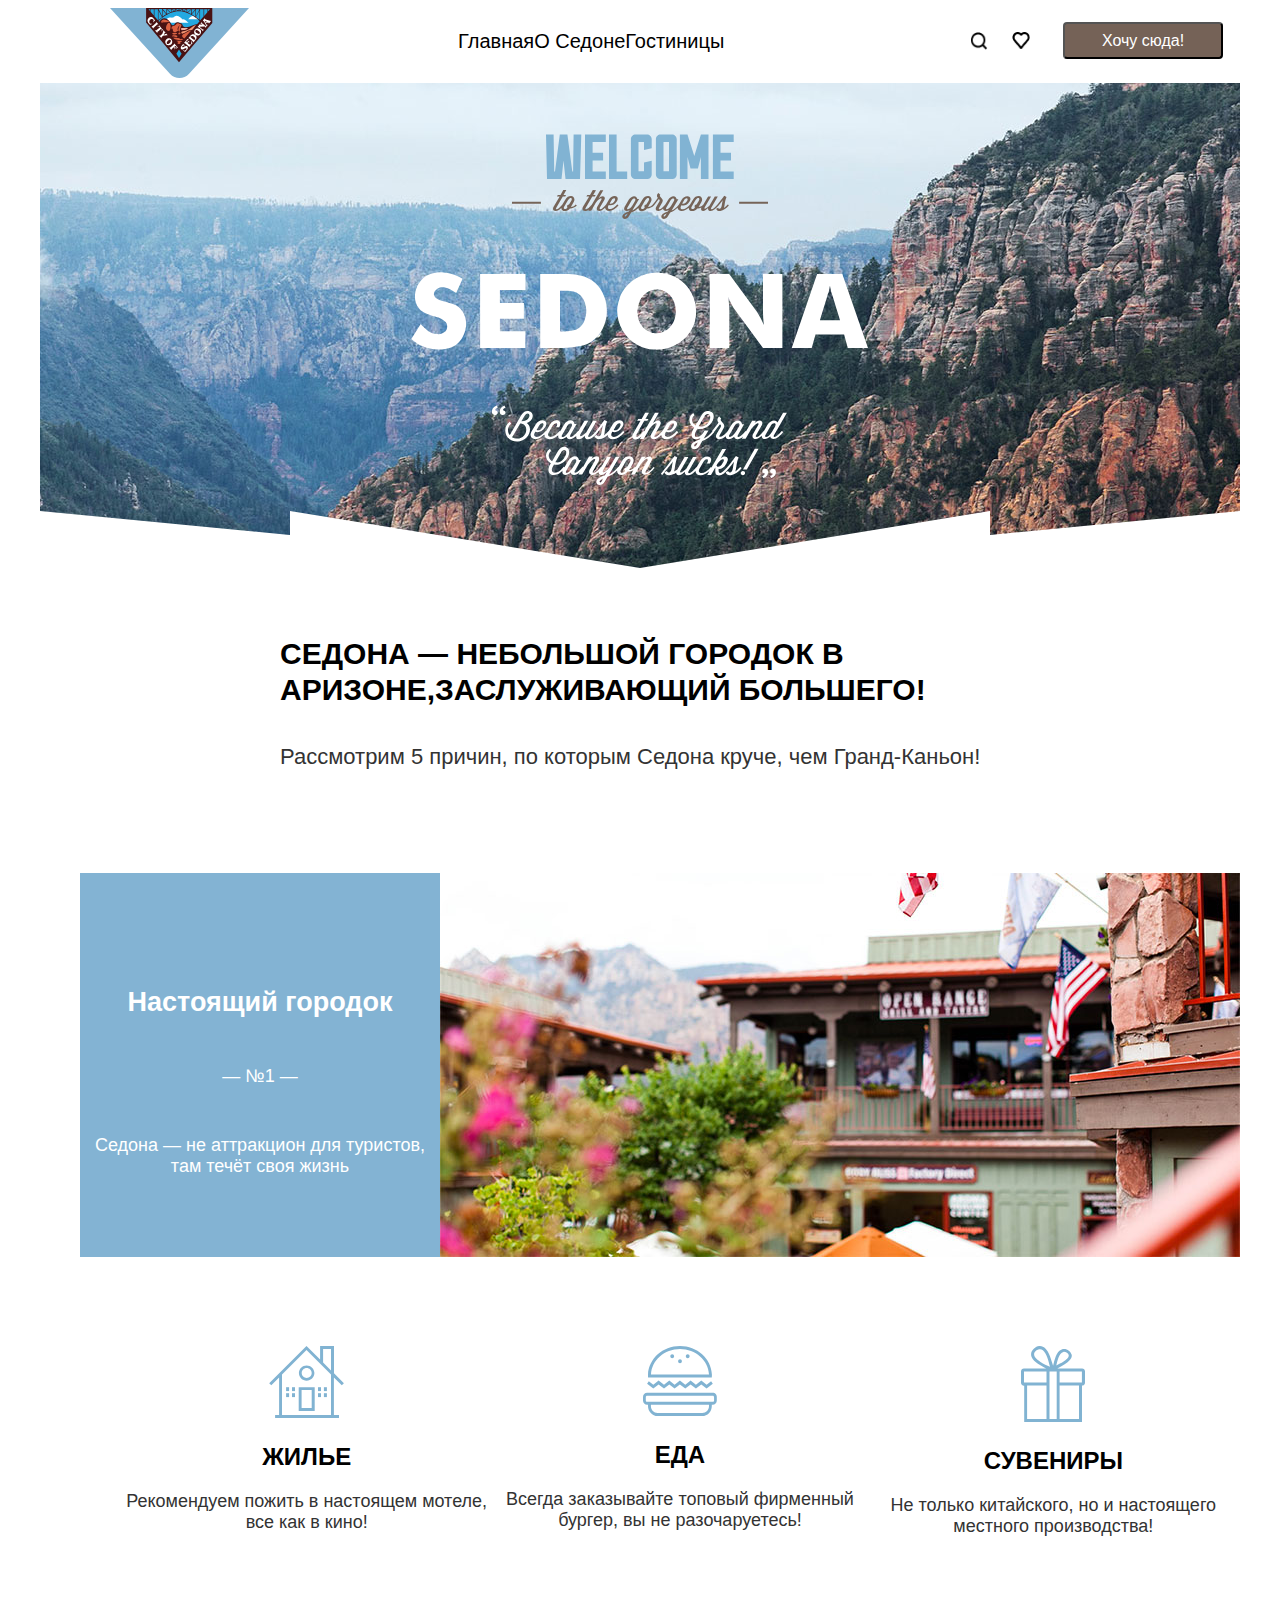
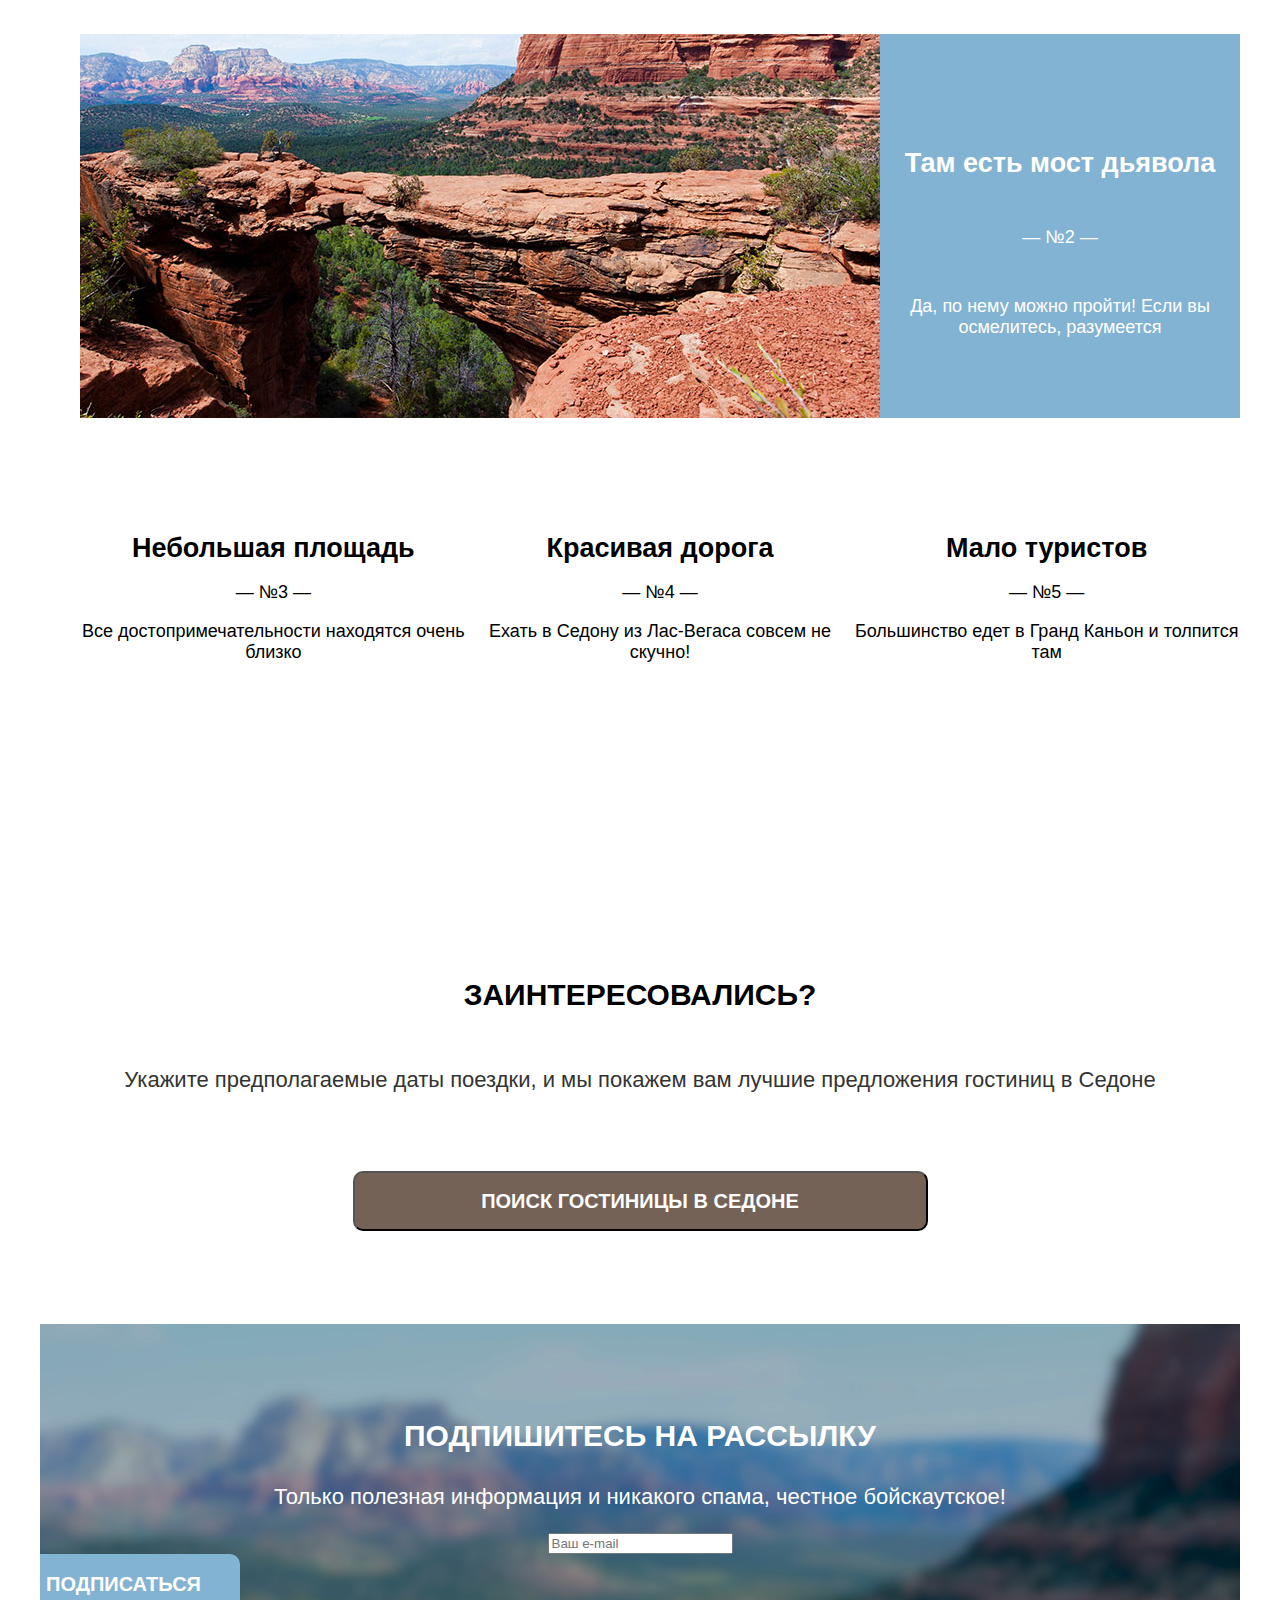
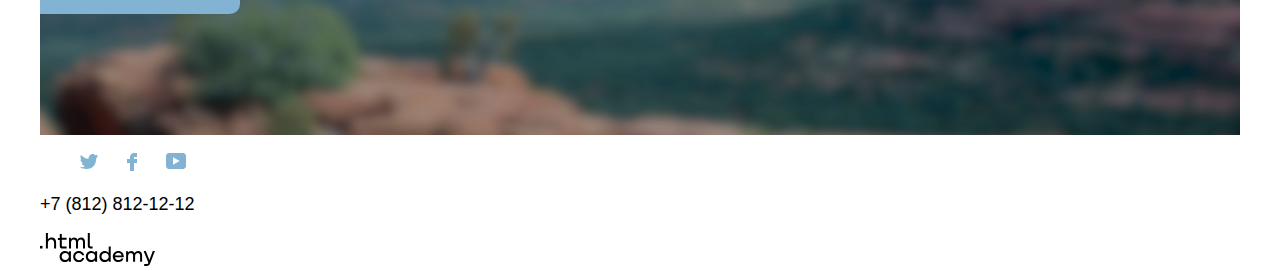
==== 2/index.html @ 9b75cfd2 ":heavy_check_mark: Сборка #2" ====
<!DOCTYPE html>
<html lang="ru">

<head>
  <meta charset="utf-8">
  <title>HTML Academy: Седона</title>
  <link rel= "stylesheet" href="css/styles.css">
  <base href="https://htmlacademy-htmlcss.github.io/1814593-sedona-33/2/">
</head>

<body>
  <header class="page-header">
    <div class="page-header__container container">
      <a class="page-header__link" href="#">
        <img class="page-header__logo" src="image/logo.svg" alt="Логотип Sedona" width="139" height="70">
      </a>
      <nav class="page-header__navigation navigation">
        <ul class="navigation__list">
          <li class="navigation__item">
            <a class="navigation__link" href="#">Главная</a>
          </li>
          <li class="navigation__item">
            <a class="navigation__link" href="#">О Седоне</a>
          </li>
          <li class="navigation__item">
            <a class="navigation__link" href="#">Гостиницы</a>
          </li>
        </ul>
      </nav>
      <div class="page-header__user-nav user-nav">
        <ul class="user-nav__list">
          <li class="user-nav__item">
            <input class="user-nav__search" type="image" src="image/search.png" alt="Поиск" width="18,05" height="18,1">
          </li>
          <li class="user-nav__item">
            <input class="user-nav__heart" type="image" src="image/heart.png" alt="Сердце" width="18,05" height="17">
          </li>
          <li class="user-nav__item">
            <button class="user-nav__button">Хочу сюда!</button>
          </li>
        </ul>
      </div>
    </div>
  </header>
  <main class="page-main">
      <section class="page-main__caption caption">
        <div class="page-main__container container">
            <svg class="caption__picture-title" width="458" height="352" viewBox="0 0 458 352" fill="none"
          xmlns="http://www.w3.org/2000/svg">
            <path
            d="M152.3 56.1L149.5 61H146.8L145.9 62.4H148.7L142.6 72.8C141.3 75 142.2 77 144.7 77C146.5 77 148.4 75.7 150.3 73.9C150.3 77.7 155.6 78.4 158.9 74.4H159.6C161.4 74.4 164.2 73.3 165.8 71.5C165.6 71.1 165.1 70.6 164.7 70.5L164.5 70.7C163.1 72.2 161.5 72.9 159.9 72.9L162.7 68.1C164.5 65 162.8 62 160 62C157.7 62 155.9 62.9 154.1 65.9L152.6 68.5L151.4 70.6L151.2 70.8C149 73.3 146.9 75.3 145.6 75.3C144.9 75.3 144.6 74.8 145.3 73.7L151.8 62.5H154.3L155 61H152.5L155.3 56.1H152.3ZM159.8 63.9C160.8 64 161.2 65.2 160.2 66.9L158 70.6H157.9C156.9 70.6 156.1 71.4 156.1 72.4C156.1 72.8 156.2 73.1 156.4 73.4V73.5C155 75.9 151.5 75.5 153.3 72.4L155.6 68.5L157.1 66.1C158 64.5 159.1 63.9 159.8 63.9ZM181.8 56.1L179 61H176.3L175.4 62.4H178.2L172 72.8C170.7 75 171.6 77 174.1 77C175.3 77 176.6 76.4 178 75.4L177.2 76.7H180.2L184.8 68.8C189.4 63 191.5 63.8 190.2 66L186.3 72.7C185 74.9 185.9 76.9 188.4 76.9C190.2 76.9 192.2 75.5 194.1 73.7C194.2 75.6 195.8 76.9 198.2 76.9C201.6 76.9 205 74.3 207.5 71.4C207.3 71 206.8 70.5 206.4 70.4L206.2 70.6C204 73.1 201.2 75.1 199.1 75.1C197.2 75.1 196.1 74 197.5 71.5L197.8 71C199.7 71.8 203.4 71.4 205.7 67.6L206.1 66.9C207.7 64.1 206.2 62.1 203.7 62.1C201.3 62.1 199.3 63.4 198 65.5L195.1 70.5L194.9 70.7C192.7 73.2 190.6 75.2 189.3 75.2C188.6 75.2 188.3 74.7 188.9 73.6L193.3 66.1C194.6 63.8 193.4 62.2 191.7 62.2C190.4 62.2 189 62.9 187.5 64.5L192.3 56.2H189.3L180.9 70.6L180.7 70.8C178.5 73.3 176.4 75.3 175.1 75.3C174.4 75.3 174.1 74.8 174.8 73.7L181.3 62.5H183.8L184.7 61.1H182.2L185 56.2L181.8 56.1ZM203.1 64.3C204.1 64.2 204.6 65.2 203.6 66.9L203.2 67.6C201.8 70 199.8 70 198.7 69.6L200.6 66.2C201.3 65 202.3 64.4 203.1 64.3ZM247.4 58.9C245.7 60.4 245.5 62.1 246.6 63.5L246.9 63.8C245.6 65.7 243.8 68.2 241.8 70.5L241.6 70.7C240.2 72.2 238.6 72.9 237 72.9L239.8 68.1C241.6 65 239.9 62 237.1 62C234.8 62 233 62.9 231.2 65.9L229.7 68.5L228.5 70.6L228.3 70.8C225.8 73.6 223.7 75.5 221.3 76.5L228.1 65.1H226.3C226.3 63.9 225 62.2 223.1 62.2C221.5 62.2 219.2 63.5 217.9 65.6L213.7 72.8C212.4 75 213.3 77 215.8 77C216.6 77 217.7 76.6 218.7 76L217.9 77.4C213.8 78.6 211.3 80.3 211.3 82.5C211.3 85.4 215.7 86 217.9 82.3L220.2 78.4C222.6 77.7 225 76.3 227.4 73.9C227.4 77.7 232.7 78.5 236 74.4H236.7C238.5 74.4 241.3 73.3 242.9 71.5C244.3 69.8 245.5 68.3 247.9 65.1L248.3 65.6C248.7 66.1 248.8 66.7 248.5 67.3L245.3 72.8C244 75 244.9 77 247.4 77C248.9 77 250.6 76 252.2 74.6C252.1 76 253.1 77 254.8 77C255.6 77 256.7 76.6 257.7 76L256.9 77.4C252.8 78.6 250.3 80.3 250.3 82.5C250.3 85.4 254.7 86 256.9 82.3L259.2 78.4C261.7 77.6 264.1 76.2 266.6 73.8C266.7 75.7 268.3 77 270.7 77C273.2 77 275.6 75.6 277.7 73.8C277.6 77.7 283 78.5 286.3 74.4H287C287.9 74.4 289.2 74.1 290.4 73.5C289.6 75.6 290.3 77 292.1 77C293.8 77 295.6 75.5 297.1 74.1C296.8 75.7 297.8 77 299.7 77C302.2 77 305.1 74.4 307.6 71.5C309.3 69.5 310.8 67.5 311.9 66.1C310.7 69.2 311.3 74.8 308.5 74.8C307.5 74.8 307.1 73.7 307.1 73.7L305.2 74.7C305.2 74.7 305.8 77.1 308.5 77.1C308.8 77.1 309.1 77.1 309.3 77H309.4C312.5 76.6 315.5 74.2 317.8 71.6C317.6 71.1 317.1 70.7 316.7 70.6L316.5 70.8C315.4 72 314.2 73.1 312.9 74C313.9 71.2 313.7 66.8 315.5 63L313.2 61.8C312 63.5 309.2 67.4 306.5 70.5L306.3 70.7C304.1 73.2 302 75.2 300.7 75.2C300 75.2 299.7 74.7 300.4 73.6L306.8 62.4H303.8L298.4 71.7C296.1 73.8 294.3 74.9 293.8 74.7C293 74.4 293.8 73.3 294.2 72.6L300.1 62.4H297.1L292.4 70.5L292.2 70.7C290.8 72.2 289.2 72.9 287.6 72.9L290.4 68.1C292.2 65 290.5 62 287.7 62C285.4 62 283.6 62.9 281.8 65.9L280.3 68.5L279.1 70.6L278.9 70.8C276.7 73.3 273.9 75.3 271.8 75.3C269.9 75.3 268.8 74.2 270.2 71.7L270.5 71.2C272.4 72 276.1 71.6 278.4 67.8L278.8 67.1C280.4 64.3 278.9 62.3 276.4 62.3C274 62.3 272 63.6 270.7 65.7L267.8 70.7L267.6 70.9C265.1 73.7 263 75.6 260.6 76.6L267.4 65.2H265.6C265.6 64 264.3 62.3 262.4 62.3C260.8 62.3 258.5 63.6 257.2 65.7L254.3 70.6L254.1 70.8C251.9 73.3 249.8 75.3 248.5 75.3C247.8 75.3 247.5 74.8 248.2 73.7L251.2 68.5C252.2 66.7 251.8 65.6 250.8 64.5L249.1 62.5C248.7 62 248.7 61.4 249.3 60.8L247.4 58.9ZM237.1 63.9C238.1 64 238.6 65.2 237.5 66.9L235.3 70.6H235.2C234.2 70.6 233.4 71.4 233.4 72.4C233.4 72.8 233.5 73.1 233.7 73.4V73.5C232.3 75.9 228.8 75.5 230.6 72.4L232.9 68.5L234.4 66.1C235.3 64.5 236.3 63.9 237.1 63.9ZM287.3 63.9C288.3 64 288.8 65.2 287.7 66.9L285.5 70.6H285.4C284.4 70.6 283.6 71.4 283.6 72.4C283.6 72.8 283.7 73.1 283.9 73.4V73.5C282.5 75.9 279 75.5 280.8 72.4L283.1 68.5L284.6 66.1C285.4 64.5 286.5 63.9 287.3 63.9ZM275.6 64.3C276.6 64.2 277.1 65.2 276.1 66.9L275.7 67.6C274.2 70 272.3 70 271.2 69.6L273.1 66.2C273.8 65 274.8 64.4 275.6 64.3ZM223.2 64.5C224.2 64.5 224.9 65.4 224 66.9L221.7 70.9C219.9 73.8 218 75.2 216.8 75.2C216.1 75.2 215.8 74.7 216.5 73.6L220.7 66.3C221.4 65.1 222.4 64.5 223.2 64.5ZM262.1 64.5C263.1 64.5 263.8 65.4 262.9 66.9L260.6 70.9C258.8 73.8 256.9 75.2 255.7 75.2C255 75.2 254.7 74.7 255.4 73.6L259.6 66.3C260.3 65.1 261.3 64.5 262.1 64.5ZM216.8 79.4L215.4 81.8C214.8 82.9 213.7 82.7 213.7 81.9C213.7 81.2 214.5 80.3 216.8 79.4ZM255.7 79.4L254.3 81.8C253.7 82.9 252.6 82.7 252.6 81.9C252.7 81.2 253.4 80.3 255.7 79.4ZM101 67.8H129.9V69.7H101V67.8ZM328.1 67.8H357V69.7H328.1V67.8Z"
            fill="#766458" />
            <path
            d="M322.7 37.4V45.1H301.9V0.400002H322.7V8H309.5V18.8H320V26.5H309.5V37.4H322.7ZM289.9 0.400002H297.5V45.1H289.9V23.1L286.9 34.5H279.5L276.5 23.1V45.1H268.9V0.400002H276.5L283.3 22L289.9 0.400002ZM258 8H252.5V37.3H258V8ZM261 0.400002C263.5 0.400002 265.7 2.5 265.7 5.1V40.4C265.7 43 263.5 45.1 261 45.1H249.6C247 45.1 244.9 42.9 244.9 40.4V5.1C244.9 2.5 247 0.400002 249.6 0.400002H261ZM233 28.6L240.7 26.8V40.4C240.7 43 238.5 45.1 236 45.1H224.6C222 45.1 219.9 42.9 219.9 40.4V5.1C219.9 2.5 222 0.400002 224.6 0.400002H236C238.5 0.400002 240.7 2.5 240.7 5.1V14.2L233 16V8H227.5V37.3H233V28.6ZM216.2 37.4V45.1H198V0.400002H205.6V37.4H216.2ZM194.8 37.4V45.1H174V0.400002H194.8V8H181.6V18.8H192.1V26.5H181.6V37.4H194.8ZM162.6 0.400002H170.3L169 45.1H154.5L152.5 26.6L150.5 45.1H136L135 0.400002H142.6L143.2 37.4H144L148.8 0.400002H156.4L161.3 37.4H162.1L162.6 0.400002Z"
            fill="#81B3D3" />
            <path
            d="M380.7 213.9L406.1 139.9H431.3L457 213.9H436.8L433.1 200.5H404.5L400.7 213.9H380.7ZM416.4 161.8L408.9 186.3H429L421.5 161.8C421.1 160.6 420.7 159.4 420.3 158.2C420 156.9 419.7 155.7 419.5 154.4C419.3 153.9 419.2 153.5 419.2 153.1C419.1 152.6 419 152.2 419 151.8C418.9 152.2 418.8 152.6 418.7 153.1C418.6 153.5 418.5 153.9 418.5 154.4C418.4 154.6 418.4 154.7 418.4 154.9C418.4 155 418.4 155.1 418.3 155.2C418.1 156.3 417.8 157.5 417.5 158.6C417 159.6 416.7 160.7 416.4 161.8ZM298.7 213.9V139.9H318.2L346.1 177.9C346.8 179 347.5 180.2 348.1 181.4C348.8 182.6 349.5 183.8 350.1 185L351.5 188C352 189 352.4 190 352.9 190.9C352.8 190.1 352.7 189.3 352.6 188.5C352.5 187.7 352.4 186.9 352.4 186.1C352.2 184.5 352.1 182.9 352.1 181.3C352 179.6 352 178 352 176.3V140H371.4V214H352L323.9 175.8C323.1 174.9 322.4 173.8 321.7 172.5C321 171.2 320.3 169.8 319.7 168.4C319.3 167.4 318.8 166.5 318.3 165.5C317.9 164.6 317.6 163.6 317.1 162.7C317.5 165.1 317.8 167.5 318 170C318.2 172.5 318.3 175 318.3 177.4V213.9H298.7ZM210.7 159C214.3 152.4 219.2 147.4 225.6 143.9C232 140.4 238.6 138.7 245.5 138.7C246.4 138.7 247.4 138.7 248.3 138.8C249.3 138.9 250.3 139 251.2 139C254.1 139.4 256.9 140.1 259.7 141.1C262.6 142.1 265.3 143.4 267.8 145C273.3 148.6 277.6 153.3 280.6 159.3C283.6 165.2 285.1 171.3 285.1 177.8C285.1 178.6 285.1 179.4 285 180.2C285 181 284.9 181.7 284.8 182.5C284.6 184.2 284.3 185.8 283.9 187.4C283.5 189 283 190.5 282.4 192C279.1 199.5 274.1 205.4 267.2 209.5C260.3 213.6 253.1 215.7 245.5 215.7C245 215.7 244.4 215.7 243.9 215.6H242.4C239.7 215.4 237.1 214.9 234.5 214.2C231.9 213.5 229.4 212.5 227.1 211.3C220.6 207.9 215.5 203.1 211.8 196.8C208.1 190.5 206.2 183.9 206.2 177.1C206.2 176.1 206.2 175.1 206.3 174.1C206.4 173.1 206.5 172 206.8 171C207.2 169 207.7 166.9 208.4 165C208.8 162.8 209.7 160.9 210.7 159ZM263.5 185.6C263.7 184.8 263.9 184 264.1 183.2C264.3 182.3 264.5 181.5 264.6 180.6C264.7 180.1 264.7 179.5 264.7 179C264.8 178.5 264.8 178 264.8 177.5C264.8 177 264.8 176.6 264.7 176.1V174.7C264.3 171.4 263.3 168.2 261.7 165.1C260.1 162 257.8 159.6 255 157.9C254.2 157.5 253.5 157.2 252.7 156.9C251.9 156.6 251.2 156.3 250.4 156.1C249.6 155.9 248.9 155.8 248.1 155.8C247.3 155.6 246.6 155.6 245.8 155.6C241.9 155.6 238.2 156.8 234.9 159.3C231.6 161.8 229.2 165.1 227.9 169.2L227.7 169.7V170.2C227.5 170.9 227.3 171.7 227.1 172.4C226.9 173.1 226.8 173.8 226.6 174.6L226.4 176.2V178.6C226.4 178.8 226.4 179.1 226.5 179.4C226.7 183.5 228 187.4 230.2 191.1C232.5 194.7 235.7 197.1 239.7 198.3L241.1 198.8C241.6 198.9 242.1 199 242.6 199L244 199.2H245.4C249.5 199.2 253.2 198 256.4 195.6C259.7 193 262.1 189.7 263.5 185.6ZM181.4 207C177.8 209.5 173.8 211.2 169.6 212.1C165.4 213 161 213.6 156.7 213.8C155.5 213.9 154.2 213.9 153 213.9H129.2V139.9H154.3C155.5 139.9 156.7 139.9 157.9 140C162.1 140.2 166.2 140.8 170.2 141.7C174.3 142.6 178.1 144.4 181.5 146.8C185.8 149.8 189.2 153.8 191.6 158.8C194 163.8 195.4 168.9 195.7 174.1C195.8 174.6 195.8 175 195.8 175.5V178.4C195.6 183.9 194.3 189.2 191.9 194.3C189.5 199.4 185.9 203.7 181.4 207ZM149 197.3C149.2 197.3 149.5 197.3 149.7 197.4H150.5C150.8 197.4 151.1 197.4 151.3 197.5H154.4C155.3 197.4 156.1 197.3 156.8 197.3C158.8 197.1 160.8 196.8 162.7 196.3C164.6 195.8 166.4 194.9 167.9 193.9C170.4 192.1 172.2 189.7 173.4 186.7C174.6 183.6 175.3 180.4 175.3 177.1V176.2C175.3 175.9 175.3 175.6 175.2 175.3C175 172.4 174.3 169.5 173.1 166.8C171.9 164 170.2 161.8 168 160.2C166.4 158.9 164.5 158 162.5 157.5C160.5 157 158.5 156.8 156.5 156.7H149V197.3ZM69.1 213.9V139.9H114.5V156H88.9V169H112.9V184.8H88.9V197.3H114.4V213.9H69.1ZM9.70005 190.1C9.80005 190.2 9.80005 190.3 9.80005 190.3C9.90005 190.3 10 190.3 10 190.4C12.1 192.7 14.5 194.9 17.1 196.9C19.7001 198.8 22.8001 199.9 26.2001 200C26.3001 200 26.4 200 26.4 200.1H26.7001C26.8001 200.1 26.9 200.1 26.9 200.2H28.2001C28.6 200.1 28.9001 200 29.2001 200C30.4001 199.8 31.6 199.3 32.7001 198.6C33.9001 197.9 34.8001 197.1 35.4001 196L35.6 195.5L35.8 195C36 194.5 36.1 194 36.1 193.5C36.2 193 36.2001 192.6 36.2001 192.2C36.2001 190.1 35.3001 188.4 33.4001 187C31.7001 185.6 29.7001 184.4 27.6 183.6C26.8001 183.3 26 183.1 25.2001 182.9C24.5 182.7 23.7001 182.5 23 182.3H22.8C22.7 182.2 22.6 182.2 22.6 182.2C18.8001 181.3 15.2 179.8 11.9 177.8C8.60005 175.7 6.30005 172.7 5.00005 168.9C4.80005 168.1 4.50005 167.3 4.30005 166.5C4.10005 165.6 4.00005 164.7 4.00005 163.8C4.00005 163.7 4.00005 163.4 4.00005 163.2V160.4C4.10005 159.8 4.20005 159.2 4.30005 158.5C4.50005 156.9 4.90005 155.4 5.50005 153.9C6.00005 152.4 6.70005 151 7.60005 149.7C10.1 145.6 13.3 142.7 17.1 140.9C21 139.1 25.2001 138.2 29.4 138.2C30.4 138.2 31.4001 138.3 32.4001 138.4C33.5 138.5 34.6001 138.6 35.7001 138.7C38.5 139.2 41.3001 140 43.9001 141C46.7001 142.1 49.2 143.4 51.6 144.8L45.2001 159.1C43.1001 157.6 40.9 156.2 38.6 155C36.3 153.8 33.8 153.3 31.1 153.3H30.2001C28.4001 153.5 26.8001 154.3 25.2001 155.7C23.7001 157 22.9 158.4 22.9 160V160.7C23 160.9 23.1 161.2 23.2001 161.4C23.4001 161.9 23.6 162.4 24 162.9C24.4 163.4 24.8 163.8 25.3 164.2C26.2 164.9 27.4 165.6 29 166.2C30.6 166.7 32.3 167.3 34.1 167.8C35.6 168.2 37 168.6 38.4001 169C39.8001 169.3 41 169.6 41.9001 169.9C46.2001 171.4 49.5 174 51.7001 177.7C53.9001 181.3 55 185.1 55.1 189.1V189.7C55.1 190.2 55.1 190.6 55 191.1V192.4C54.5 196.4 53.2 200.3 51.1 203.9C49 207.5 46.2 210.3 42.6 212.3C41.3 212.9 39.9001 213.5 38.5 213.9C37.1 214.3 35.7001 214.6 34.3 214.9C33.2001 215.1 32 215.3 30.8 215.4C29.7 215.6 28.6 215.6 27.4 215.6H26C21.4 215.4 16.8 214.4 12.3 212.6C7.80005 210.7 3.80005 208.1 0.300049 204.9L9.70005 190.1ZM351.3 337.2C351.3 336.9 351.4 336.6 351.5 336.3C351.6 336 351.8 335.7 352 335.5C352.2 335.3 352.5 335.1 352.8 334.9C353.1 334.8 353.5 334.7 353.9 334.7C354.4 334.7 354.8 334.8 355.2 335C355.6 335.2 356 335.4 356.3 335.7C356.5 336 356.7 336.3 356.9 336.7C357 337.1 357.1 337.5 357.1 338C357.1 338.9 356.9 339.6 356.6 340.4C356.3 341.1 355.9 341.8 355.3 342.3C355 342.6 354.8 342.8 354.5 343C354.2 343.2 353.9 343.4 353.6 343.5C353.3 343.6 353.1 343.8 352.9 343.9C352.8 344 352.7 344 352.5 344.1L351.1 342.1C351.3 342 351.6 341.9 351.9 341.7C352.2 341.6 352.5 341.4 352.8 341.2C353.1 341 353.3 340.7 353.5 340.4C353.7 340.1 353.8 339.8 353.8 339.4C353.2 339.4 352.6 339.2 352.1 338.8C351.5 338.5 351.3 338 351.3 337.2ZM359.1 337.2C359.1 336.9 359.2 336.6 359.3 336.3C359.4 336 359.6 335.7 359.8 335.5C360 335.3 360.3 335.1 360.6 334.9C360.9 334.8 361.3 334.7 361.7 334.7C362.2 334.7 362.6 334.8 363 335C363.4 335.2 363.8 335.4 364.1 335.7C364.3 336 364.5 336.3 364.7 336.7C364.8 337.1 364.9 337.5 364.9 338C364.9 338.8 364.8 339.6 364.4 340.4C364.1 341.1 363.7 341.8 363.1 342.3C362.8 342.6 362.6 342.8 362.3 343C362 343.2 361.7 343.4 361.4 343.5C361.1 343.6 360.9 343.8 360.7 343.9C360.6 344 360.5 344 360.3 344.1L359 342.1C359.2 342 359.5 341.9 359.8 341.7C360.1 341.6 360.4 341.4 360.7 341.2C361 341 361.2 340.7 361.4 340.4C361.6 340.1 361.7 339.8 361.7 339.4C361.1 339.4 360.5 339.2 360 338.8C359.3 338.5 359.1 338 359.1 337.2ZM94.5 278.5C94.5 278.8 94.4 279.1 94.3 279.4C94.2001 279.7 94 280 93.8 280.2C93.3 280.7 92.6 281 91.9 281C91.5 281 91 280.9 90.6 280.7C90.2 280.5 89.8 280.3 89.5 280C89.2 279.7 89 279.3 88.9 279C88.8 278.6 88.7 278.2 88.7 277.7C88.7 276.8 88.9 276.1 89.2 275.3C89.5 274.6 89.9 273.9 90.5 273.4C90.8 273.1 91 272.9 91.3 272.7C91.6001 272.5 91.9 272.3 92.2 272.2C92.5 272.1 92.7001 271.9 92.9 271.8C93.1 271.7 93.2001 271.7 93.3 271.6L94.6 273.6C94.3 273.7 94 273.8 93.8 274C93.5 274.1 93.2001 274.3 92.9 274.5C92.6 274.7 92.4 275 92.2 275.3C92 275.6 91.9 275.9 91.9 276.3C92.6 276.3 93.1 276.5 93.6 276.9C94.3 277.3 94.5 277.8 94.5 278.5ZM86.7 278.5C86.7 279.1 86.5 279.7 86 280.2C85.8 280.4 85.5 280.6 85.2 280.8C84.9 280.9 84.5 281 84.1 281C83.7 281 83.2001 280.9 82.8 280.7C82.4 280.5 82 280.3 81.7 280C81.4 279.7 81.2 279.3 81.1 279C81 278.6 80.9 278.2 80.9 277.7C80.9 276.8 81.1 276.1 81.4 275.3C81.7001 274.6 82.1 273.9 82.7 273.4C82.9 273.2 83.2 272.9 83.5 272.7C83.8 272.5 84.1 272.3 84.4 272.2C84.7001 272.1 84.9 271.9 85.1 271.8C85.3 271.7 85.4 271.7 85.5 271.6L86.8 273.6C86.6001 273.7 86.3 273.8 86 274C85.7 274.1 85.4 274.3 85.1 274.5C84.8 274.7 84.6 275 84.4 275.3C84.2001 275.6 84.1 275.9 84.1 276.3C84.8 276.3 85.3 276.5 85.8 276.9C86.4 277.3 86.7 277.8 86.7 278.5ZM332 335.4H335.8L347.6 314.8H343.8L332 335.4ZM331.9 336.9C330.7 336.9 329.7 337.9 329.7 339.1C329.7 340.3 330.6 341.3 331.9 341.3C333.1 341.3 334.1 340.4 334.1 339.1C334.1 337.8 333.1 336.9 331.9 336.9ZM305.5 331.4L306.6 329.5C311 323.4 313.9 325.1 312.6 327.4L310.8 330.5C309.7 332.4 306.3 333.8 305.5 331.4ZM330.6 334.3C330.4 333.7 329.7 333.1 329.2 333L328.9 333.3C327.6 334.9 326 336.2 324.4 337.4C325.6 333.8 325.3 328.3 327.7 323.4L324.9 321.9C323.3 324 319.9 329 316.5 333L316.2 333.3C313.5 336.5 310.8 339 309.2 339C308.4 339 307.6 338.2 307.6 336.5V334.9C310.3 335.2 313.1 333.5 314.8 330.4L315.8 328.7C319.3 322.7 313.6 320.7 309.7 324.2L315.1 314.9H311.3L300.5 333.6C300.3 333.4 300.1 333.3 299.8 333.1L299.5 333.4C296.8 336.6 293.3 339.1 290.6 339.1C288.3 339.1 286.9 337.6 288.6 334.6L292.5 327.8C294.7 324.1 298.5 324.7 296.3 328.6L295.8 329.5H298.9L299.4 328.6C301.4 325.1 299.5 322.5 296.4 322.5C293.3 322.5 290.9 324.1 289.3 326.9L285.6 333.3C285.5 333.3 285.4 333.2 285.4 333.2L285.1 333.5C282.4 336.7 279.7 339.2 278.1 339.2C277.3 339.2 276.8 338.6 277.7 337.1L285.8 323H282L275.3 334.7C272.4 337.3 270.2 338.8 269.5 338.4C268.6 338 269.5 336.6 270 335.8L277.4 322.9H273.6L266.3 335.6C265.5 336.3 263.9 337 263.1 337.5C264.3 333.9 264 328.4 266.4 323.5L263.6 322C262 324.1 253.3 335.7 249.9 339.7C250.2 340.2 250.8 340.6 251.3 341C253.4 338.5 260.6 329.3 262 327.5C260.5 331.4 261.3 338.5 257.7 338.5C256.4 338.5 255.9 337.1 255.9 337.1L253.5 338.3C253.5 338.3 254.2 341.3 257.6 341.3C258 341.3 258.3 341.3 258.7 341.2H258.8C260.7 340.9 263.4 340.1 265.2 338.8C265.2 340.3 266.1 341.3 267.7 341.3C269.8 341.3 272.1 339.4 273.9 337.7C273.5 339.7 274.7 341.3 277.1 341.3C279.4 341.3 282.1 339.4 284.5 336.9C284.5 339.4 286.5 341.3 289.6 341.3C292.7 341.3 295.7 339.6 298.3 337.3L296.2 341H300L304.3 333.5V336.5C304.3 339.7 304.9 341.4 308 341.4C311.1 341.4 314.7 338.1 317.8 334.4C319.9 331.9 321.8 329.3 323.2 327.5C321.7 331.4 322.5 338.5 318.9 338.5C317.6 338.5 317.1 337.1 317.1 337.1L314.7 338.3C314.7 338.3 315.4 341.3 318.8 341.3C319.2 341.3 319.5 341.3 319.9 341.2H320C324 340.7 327.8 337.6 330.6 334.3ZM216 333.2H215.8C214.6 333.2 213.6 334.2 213.6 335.5C213.6 336 213.7 336.4 214 336.8V336.9C212.2 339.9 207.9 339.4 210.1 335.4L213 330.4L214.8 327.3C217.5 322.8 221.1 324.6 218.8 328.5L216 333.2ZM190.6 347.4C189.8 348.8 188.5 348.6 188.5 347.6C188.5 346.6 189.4 345.5 192.3 344.4L190.6 347.4ZM161.8 333.6C159.5 337.2 157.3 338.9 155.7 338.9C154.9 338.9 154.4 338.3 155.3 336.8L160.6 327.6C162.6 324.1 166.7 325 164.8 328.4L161.8 333.6ZM149.8 318.9C150.9 317 152.2 316.1 153.2 316.1C154.6 316.1 155.3 317 155.3 318.4C155.3 321.9 150.9 329.2 145.1 328.3H144.3L149.8 318.9ZM242.6 333L242.3 333.3C239.6 336.5 236.9 339 235.3 339C234.5 339 234 338.4 234.9 336.9L240.3 327.3C241.9 324.4 240.4 322.4 238.3 322.4C236.7 322.4 235 323.3 233.1 325.2L234.5 322.7H230.7L224.6 333.2C224.4 333.1 224.3 333 224.1 332.9L223.8 333.2C222.1 335.1 220 336 218.1 336L221.7 329.9C224 325.9 221.9 322.2 218.3 322.2C215.4 322.2 213.1 323.4 211 327.1L209.1 330.3L207.5 333.1C207.4 333 207.3 333 207.2 332.9L206.9 333.2C203.8 336.8 201.1 339.1 198.1 340.4L208.5 322.7H204.7L198 334.3C195.1 337 192.8 338.5 192.1 338.2C191.2 337.8 192.1 336.4 192.6 335.6L200 322.7H196.2L190.2 333.1C190.1 333 190 333 189.9 332.9L189.6 333.2C186.9 336.4 184.2 338.9 182.6 338.9C181.8 338.9 181.3 338.3 182.2 336.8L187.6 327.2C189.2 324.3 187.7 322.3 185.6 322.3C184 322.3 182.3 323.2 180.4 325.1L181.8 322.6H178L172 333C171.9 332.9 171.8 332.9 171.6 332.8L171.3 333.1C168.6 336.3 165.9 338.8 164.3 338.8C163.5 338.8 163 338.2 163.9 336.7L170 326H167.9C168 324.4 166.4 322.2 163.9 322.2C161.9 322.2 159 323.8 157.4 326.6L153.5 333.3C153.2 333.1 152.9 332.9 152.7 332.8L152.4 333.1C149.7 336.3 147.6 338.8 143.8 338.8C141.2 338.8 139.7 336.2 141.9 332.4L143 330.5C143.7 330.6 144.4 330.7 145.1 330.7C149.1 330.7 153.7 328.6 156.7 323.4C157.8 321.5 158.2 319.8 158.2 318.3C158.2 314.9 156 312.7 153.2 312.7C151.1 312.7 148.7 314.2 147 317.1L141.1 327.2C138.9 326 137.7 323.9 137.7 321.8C137.7 320.1 138.5 318.3 140.1 317L138.9 314.8C136.2 316.7 135 319.3 135 321.8C135 324.8 136.7 327.7 139.8 329.3L138.7 331.3C136 335.9 137.6 341 142.9 341C147.1 341 149 339.1 151.6 336.6C150.8 339 152 341 154.6 341C156.1 341 158 340 159.8 338.5C160 340 161.1 341 163.1 341C164.9 341 166.9 339.9 168.8 338.2L167.4 340.6H171.2L177 330.5C182.8 323.3 185.4 324.2 183.7 327L178.8 335.5C177.2 338.3 178.3 340.9 181.4 340.9C183.4 340.9 185.7 339.5 187.8 337.5C187.3 339.6 188.3 340.9 190.2 340.9C192 340.9 194.1 339.4 195.8 337.9L193.7 341.5C188.6 343 185.4 345.1 185.4 348C185.4 351.6 191 352.4 193.7 347.7L196.6 342.7C199.8 341.7 202.9 339.7 206.1 336.5C205.6 341.8 212.6 343 216.8 337.6H217.6C219 337.6 220.8 337.1 222.5 336.1L220 340.5H223.8L229.6 330.4C235.4 323.2 238 324.1 236.3 326.9L231.4 335.4C229.8 338.2 230.9 340.8 234 340.8C237.1 340.8 240.7 337.5 243.8 333.8C243.7 333.8 243.1 333.2 242.6 333ZM361.2 297.4C358.9 301.1 356.6 302.9 355 302.9C354.2 302.9 353.7 302.3 354.6 300.8L359.9 291.6C361.9 288.1 366 289 364.1 292.4L361.2 297.4ZM325 297.6C322.7 301.2 320.5 302.9 318.9 302.9C318.1 302.9 317.6 302.3 318.5 300.8L323.8 291.6C325.8 288.1 329.9 289 328 292.4L325 297.6ZM285.1 311.4C284.3 312.8 283 312.6 283 311.6C283 310.6 283.9 309.5 286.8 308.4L285.1 311.4ZM293.1 282.9C294.2 281 295.5 280.1 296.5 280.1C302.5 280.1 298 294.5 288.4 292.3H287.6L293.1 282.9ZM370.8 297L370.5 297.3C367.8 300.5 365.1 303 363.5 303C362.7 303 362.2 302.4 363.1 300.9L375.9 278.8H372.1L366.5 288.4C365.8 287.3 364.6 286.4 363 286.4C361 286.4 358.1 288 356.5 290.8L352.8 297.2C352.7 297.2 352.6 297.1 352.6 297.1L352.3 297.4C349.6 300.6 347.3 303.1 345.6 303.1C344.8 303.1 344.3 302.5 345.2 301L350.7 291.4C352.3 288.5 350.8 286.5 348.7 286.5C347.1 286.5 345.4 287.4 343.5 289.3L344.9 286.8H341.1L335.1 297.2C335 297.1 334.9 297.1 334.7 297L334.4 297.3C331.7 300.5 329 303 327.4 303C326.6 303 326.1 302.4 327 300.9L333.1 290.2H331C331.1 288.6 329.5 286.4 327 286.4C325 286.4 322.1 288 320.5 290.8L316.8 297.1L316.6 297.3C313.9 300.5 310.8 303 309.2 303C308.4 303 307.9 302.4 308.8 300.9L312.6 294.3C313.9 292 313.3 290.7 312.1 289.2L310 286.7C309.5 286 309.5 285.2 310.2 284.5L308.2 282.4C306.1 284.3 305.9 286.5 307.2 288.2L307.5 288.6C305.8 291 303.6 294.2 301.1 297.1C301.2 297.2 301.3 297.3 301.4 297.4C298.3 301 295.6 303.3 292.7 304.6L297.5 296.4H293.7L293.3 297.1C291.3 300.6 289 303.1 286.1 303.1C283.5 303.1 283.1 300.5 285.3 296.7L286.4 294.8C287.1 294.9 287.8 295 288.5 295C301.9 295 308.4 277 296.6 277C294.5 277 292.1 278.5 290.4 281.4L284.5 291.5C282.3 290.3 281.1 288.2 281.1 286.1C281.1 284.4 281.9 282.6 283.5 281.3L282.3 279.1C279.6 281 278.4 283.6 278.4 286.1C278.4 289.1 280.1 292 283.2 293.6L282.1 295.6C279.4 300.2 279.9 305.3 285.3 305.3C286.9 305.3 288.2 304.8 289.4 304.1L288.4 305.8C283.3 307.4 280.1 309.4 280.1 312.3C280.1 315.9 285.7 316.7 288.4 312L291.3 307C295.2 305.8 299.1 303.1 303.2 298.3C303.1 298.2 303.1 298.1 303 297.9C304.7 295.9 306.1 294 309 290.2L309.5 290.8C310 291.4 310.2 292.2 309.7 292.9L305.7 299.8C304.1 302.6 305.2 305.2 308.3 305.2C310.2 305.2 312.6 304 314.7 302.2C314.7 303.9 315.8 305.2 318 305.2C319.5 305.2 321.4 304.2 323.2 302.7C323.4 304.2 324.5 305.2 326.5 305.2C328.3 305.2 330.3 304.1 332.2 302.4L330.8 304.8H334.6L340.4 294.7C346.2 287.5 348.8 288.4 347.1 291.2L342.2 299.7C340.6 302.5 341.7 305.1 344.8 305.1C346.8 305.1 348.6 303.7 350.8 301.8C350.6 303.7 351.8 305.1 354.1 305.1C355.6 305.1 357.5 304.1 359.3 302.6C359.5 304.1 360.6 305.1 362.6 305.1C365.7 305.1 369.3 301.8 372.4 298.1C371.9 297.8 371.3 297.2 370.8 297ZM258.5 291.7C260.7 288 264.5 288.6 262.3 292.5L261.8 293.4C260 296.5 257.5 296.4 256.1 295.9L258.5 291.7ZM255.5 305.3C259.8 305.3 264 302 267.2 298.3C266.9 297.8 266.3 297.2 265.8 297L265.5 297.3C262.8 300.5 259.3 303 256.6 303C254.3 303 252.9 301.5 254.6 298.5L255 297.8C257.4 298.8 262 298.3 264.8 293.4L265.3 292.5C267.3 289 265.4 286.4 262.3 286.4C259.3 286.4 256.8 288 255.2 290.8L251.5 297.1C251.5 297.1 251.4 297.1 251.4 297L251.1 297.3C248.4 300.5 245.7 303 244.1 303C243.3 303 242.8 302.4 243.7 300.9L249.1 291.3C250.7 288.4 249.2 286.4 247.1 286.4C245.5 286.4 243.7 287.3 241.8 289.3L247.8 278.8H244L233.3 297.3C233.2 297.2 233 297.1 232.9 297L232.6 297.3C229.9 300.5 227.2 303 225.6 303C224.8 303 224.3 302.4 225.2 300.9L233.3 286.8H236.4L237.5 285H234.4L238 278.8H234.2L230.6 285H227.2L226.1 286.8H229.5L221.9 300C220.3 302.8 221.4 305.4 224.5 305.4C226.4 305.4 228.4 304.2 230.4 302.4L228.9 305H232.7L238.4 295C244.2 287.7 246.8 288.6 245.2 291.4L240.3 299.9C238.7 302.7 239.8 305.3 242.9 305.3C245.2 305.3 247.7 303.5 250.2 301.1C250.4 303.5 252.4 305.3 255.5 305.3ZM128 291.7C130.2 288 134 288.6 131.8 292.5L131.3 293.4C129.5 296.5 127 296.4 125.6 295.9L128 291.7ZM151.1 300.9L156.4 291.7C158.4 288.2 162.5 289.1 160.6 292.5L157.7 297.7C155.4 301.3 153.2 303 151.6 303C150.7 302.9 150.2 302.4 151.1 300.9ZM205.1 291.7C207.3 288 211.1 288.6 208.9 292.5L208.4 293.4C206.6 296.5 204.2 296.4 202.7 295.9L205.1 291.7ZM147.3 301.2C146.7 303.4 147.9 305.3 150.4 305.3C151.9 305.3 153.8 304.3 155.6 302.8C155.8 304.3 156.9 305.3 158.9 305.3C160.9 305.3 163.1 303.9 165.3 302C164.9 304 165.8 305.3 167.7 305.3C169.8 305.3 172.1 303.4 173.9 301.7C173.5 303.7 174.7 305.3 177.1 305.3C180.2 305.3 183.8 302 186.9 298.3C186.9 298.3 186.8 298.2 186.8 298.1C188.9 295.7 190.7 293.1 192 291.3C190.5 295.2 191.3 302.3 187.7 302.3C186.4 302.3 185.9 300.9 185.9 300.9L183.5 302.1C183.5 302.1 184.2 305.2 187.6 305.2C188 305.2 188.3 305.2 188.7 305.1H188.8C191.6 304.7 194.3 303 196.7 300.9C196.8 303.4 198.7 305.2 201.8 305.2C206.1 305.2 210.3 301.9 213.5 298.2C213.2 297.7 212.6 297.1 212.1 296.9L211.8 297.2C209.1 300.4 205.6 302.9 202.9 302.9C200.6 302.9 199.2 301.4 200.9 298.4L201.3 297.7C203.7 298.7 208.3 298.2 211.1 293.3L211.6 292.4C213.6 288.9 211.7 286.3 208.6 286.3C205.5 286.3 203.1 287.9 201.5 290.7L197.8 297H197.7L197.4 297.3C196.1 298.9 194.5 300.2 192.9 301.4C194.1 297.8 193.8 292.3 196.2 287.4L193.4 285.9C191.8 288 188.4 293 185 297L185.1 297.1L185 297.3C182.3 300.5 179.6 303 178 303C177.2 303 176.7 302.4 177.6 300.9L185.7 286.8H181.9L175.2 298.5C172.3 301.1 170.1 302.6 169.4 302.2C168.5 301.8 169.4 300.4 169.9 299.6L177.3 286.7H173.5L167.5 297.1C167.4 297 167.3 297 167.2 296.9L166.9 297.2C164.2 300.4 161.5 302.9 159.9 302.9C159.1 302.9 158.6 302.3 159.5 300.8L165.6 290.1H163.5C163.6 288.5 162 286.3 159.5 286.3C157.5 286.3 154.6 287.9 153 290.7L149.2 297.3C149 297.2 148.8 297 148.6 296.9L148.3 297.2C145.6 300.4 142.4 302.9 139.8 302.9C137.5 302.9 136.1 301.4 137.8 298.4L141.7 291.6C143.9 287.9 147.7 288.5 145.5 292.4L145 293.3H148.1L148.6 292.4C150.6 288.9 148.7 286.3 145.6 286.3C142.5 286.3 140.5 287.9 138.9 290.7L135.1 297.1C135 297 134.9 297 134.8 296.9L134.5 297.2C131.8 300.4 128.6 302.9 125.9 302.9C123.6 302.9 122.2 301.4 123.9 298.4L124.3 297.7C126.7 298.7 131.3 298.2 134.1 293.3L134.6 292.4C136.6 288.9 134.7 286.3 131.6 286.3C128.5 286.3 126.1 287.9 124.5 290.7L120.5 297.5C118.1 301.5 120.2 305.2 124.6 305.2C127.9 305.2 130.6 303.2 133.4 300.6C133.3 303.2 135.3 305.2 138.5 305.2C141.9 305.3 144.6 303.5 147.3 301.2ZM110.4 287.2L113.5 282C116.3 277.2 119.8 280 117.9 283.6C116.4 286.3 114.3 287.2 110.4 287.2ZM106.3 304.5C104 304.5 102.3 304 100.9 303.2C101.6 302.4 102.2 301.5 102.8 300.5L109.2 289.5L110.2 289.6C119 291.4 115.5 304.5 106.3 304.5ZM115.7 289C123.3 286.4 123.9 276.9 116.4 276.9C114.3 276.9 111.9 278.4 110.2 281.3L100 298.9C99.6 299.7 99.1 300.4 98.5 301C95.9 297.4 96.6001 292 100.3 289.7L98.8 287.8C90.9 292.8 93.2001 307.4 106.4 307.4C117.7 307.4 122.9 293.8 115.7 289Z"
            fill="white" />
          </svg>
          <svg class="caption__picture-pattern" width="1200" height="57" viewBox="0 0 1200 57" fill="none"
          xmlns="http://www.w3.org/2000/svg">
          <path d="M0 57V0L250 24V0L600 57L950 0V24L1200 0V57H0Z" fill="white" />
          </svg>
          <img class="caption__picture" src="image/index-background.png" alt="Фон сайта" width="1200" height="485">
          <p class="caption__title">Седона — небольшой городок в Аризоне,заслуживающий большего!</p>
          <p class="caption__text">Рассмотрим 5 причин, по которым Седона круче, чем Гранд-Каньон!</p>
        </div>
      </section>
      <section class="page-main__content content">
        <div class="content__container container">
        <ul class="content__list">
          <li class="content__item">
            <div class="content__description content__description--color description">
              <div class="description__block">
                <h2 class="description__title">Настоящий городок</h2>
                <p class="description__text">— №1 —</p>
                <p class="description__text">Седона — не аттракцион для туристов, там течёт своя жизнь</p>
              </div>
              <img class="description__picture" src="image/photo1.png" alt="НАСТОЯЩИЙ ГОРОДОК" width="800" height="384">
            </div>
            <ul class="service-list service">
              <li class="service__item">
                <svg width="75" height="72" viewBox="0 0 75 72" fill="none" xmlns="http://www.w3.org/2000/svg">
                  <path d="M29.7 65H45.7V41.2H29.7C29.7 41.2 29.7 65 29.7 65ZM32.5999 44.0999H42.7V62.0999H32.5999V44.0999Z"
                    fill="#81B3D2" />
                  <path
                    d="M72.8 39.3L74.9 37.2L65 27.3V0H51.0999V13.6L37.5 0L0.199951 37.2L2.29995 39.3L10.1 31.5V69.1H6.09995V72H70V69.1H64.9V31.5L72.8 39.3ZM62 69.1H13V28.5L37.5 4.1L62 28.5V69.1ZM62 24.4L54.0999 16.5V2.9H62V24.4Z"
                    fill="#81B3D2" />
                  <path
                    d="M29.8999 27.1C29.8999 31.4 33.3999 34.8 37.5999 34.8C41.8999 34.8 45.3999 31.3 45.3999 27.1C45.3999 22.8 41.8999 19.4 37.5999 19.4C33.3999 19.4 29.8999 22.8 29.8999 27.1ZM37.6999 22.1C40.3999 22.1 42.6999 24.3 42.6999 27C42.6999 29.7 40.4999 31.9 37.6999 31.9C34.9999 31.9 32.6999 29.7 32.6999 27C32.6999 24.3 34.8999 22.1 37.6999 22.1Z"
                    fill="#81B3D2" />
                  <path d="M20.1 41.2H17.1V45.0999H20.1V41.2Z" fill="#81B3D2" />
                  <path d="M26 41.2H23V45.0999H26V41.2Z" fill="#81B3D2" />
                  <path d="M20.1 47.2H17.1V51.0999H20.1V47.2Z" fill="#81B3D2" />
                  <path d="M26 47.2H23V51.0999H26V47.2Z" fill="#81B3D2" />
                  <path d="M52 41.2H49V45.0999H52V41.2Z" fill="#81B3D2" />
                  <path d="M57.8999 41.2H54.8999V45.0999H57.8999V41.2Z" fill="#81B3D2" />
                  <path d="M52 47.2H49V51.0999H52V47.2Z" fill="#81B3D2" />
                  <path d="M57.8999 47.2H54.8999V51.0999H57.8999V47.2Z" fill="#81B3D2" />
                </svg>
                <h2 class="service__title">Жилье</h2>
                <p class="sercive__text">Рекомендуем пожить в настоящем мотеле, все как в кино!</p>
              </li>
              <li class="service__item">
                <svg width="74" height="70" viewBox="0 0 74 70" fill="none" xmlns="http://www.w3.org/2000/svg">
                  <path
                    d="M69.9 46.7H59.3H14.6H4.1C1.8 46.7 0 48.6 0 51V54.5C0 56.9 1.9 58.7999 4.1 58.7999H5V59.9C5 65.4 9.3 70 14.6 70H59.2C64.5 70 68.8 65.5 68.8 59.9V58.7999H69.7C72 58.7999 73.8 56.9 73.8 54.5V51C74 48.7 72.1 46.7 69.9 46.7ZM66 59.9C66 63.8 63 66.9 59.3 66.9H14.6C10.9 66.9 7.9 63.7 7.9 59.9V58.7999H66V59.9ZM71.1 54.5C71.1 55.2 70.5 55.7999 69.9 55.7999H68.9H66H8H5H4C3.3 55.7999 2.8 55.2 2.8 54.5V51C2.8 50.3 3.4 49.7 4 49.7H7.7H14.6H59.2H66.1H69.8C70.5 49.7 71 50.3 71 51C71.1 51 71.1 54.5 71.1 54.5Z"
                    fill="#81B3D2" />
                  <path
                    d="M15.6 38.4L21 42.5L26.3 38.4L31.6 42.5L36.9 38.4L42.3 42.5L47.6 38.4L52.9 42.5L58.3 38.4L63.6 42.5L69.8 37.8L68.1 35.3L63.6 38.7L58.3 34.6L52.9 38.7L47.6 34.6L42.3 38.7L36.9 34.6L31.6 38.7L26.3 34.6L21 38.7L15.6 34.6L10.3 38.7L5.79998 35.3L4.09998 37.8L10.3 42.5L15.6 38.4Z"
                    fill="#81B3D2" />
                  <path
                    d="M8 31.5H65.9H68.8C68.8 30.9 68.9 30.3 68.9 29.6C68.9 29.2 68.9 28.8 68.9 28.4C68.2 12.7 54.2 0 37 0C19.7 0 5.7 12.7 5 28.5C5 28.9 5 29.3 5 29.7C5 30.3 5 31 5.1 31.6H8V31.5ZM37 3C52.6 3 65.4 14.3 66 28.5H8C8.6 14.4 21.4 3 37 3Z"
                    fill="#81B3D2" />
                  <path
                    d="M37 17.3C38.0493 17.3 38.9 16.4046 38.9 15.3C38.9 14.1955 38.0493 13.3 37 13.3C35.9506 13.3 35.1 14.1955 35.1 15.3C35.1 16.4046 35.9506 17.3 37 17.3Z"
                    fill="#81B3D2" />
                  <path
                    d="M29.2001 12.2C30.2494 12.2 31.1 11.3045 31.1 10.2C31.1 9.09538 30.2494 8.19995 29.2001 8.19995C28.1507 8.19995 27.3 9.09538 27.3 10.2C27.3 11.3045 28.1507 12.2 29.2001 12.2Z"
                    fill="#81B3D2" />
                  <path
                    d="M44.7001 12.2C45.7494 12.2 46.6 11.3045 46.6 10.2C46.6 9.09538 45.7494 8.19995 44.7001 8.19995C43.6507 8.19995 42.8 9.09538 42.8 10.2C42.8 11.3045 43.6507 12.2 44.7001 12.2Z"
                    fill="#81B3D2" />
                </svg>
                <h2 class="service__title">Еда</h2>
                <p class="sercive__text">Всегда заказывайте топовый фирменный бургер, вы не разочаруетесь!</p>
              </li>
              <li class="service__item">
                <svg width="64" height="76" viewBox="0 0 64 76" fill="none" xmlns="http://www.w3.org/2000/svg">
                  <g clip-path="url(#clip0_18711_549)">
                    <path
                      d="M61.1 22.5H61H36.3C50.1 15.6 51.2 11.2 50.7 8.79997C49.5 4.79997 45 1.79997 40.7 3.39997C35.1 5.49997 33.6 13.8 32.1 19.8C30.1 13.7 28.3 5.99997 23.9 2.09997C22.6 0.999966 20.8 -0.200034 18.1 0.0999663C14.1 0.499966 8.3 5.49997 10.6 11.1C12.9 16.5 20.3 19.9 25.2 22.6H3.2H2.9C1.3 22.6 0 23.9 0 25.5V36.8C0 38.4 1.3 39.7 2.9 39.7H3.2V73V75.4V76H61V75.5V73V39.6H61.1C62.7 39.6 64 38.3 64 36.7V25.4C64 23.8 62.7 22.5 61.1 22.5ZM42.4 5.89997C44.5 5.59997 47.4 7.19997 47.7 9.09997C48.1 11.9 44.3 14.4 42.6 15.5C40.1 17.2 37.7 18.1 35.3 19.6C36.2 15.9 37.8 6.59997 42.4 5.89997ZM19.5 15.9C17.3 14.4 13 11.5 13.1 8.09997C13.2 4.49997 18.8 1.49997 21.9 4.19997C25.8 7.59997 27.6 15.3 29 20.8C25.8 19.3 22.7 18 19.5 15.9ZM25.5 73H6.1V39.6H25.5V73ZM25.5 36.5H3V25.5H25.5V36.5ZM35.7 36.5V39.5V73H28.5V39.6V36.6V25.6H35.7V36.5ZM58 73H38.6V39.6H58V73ZM60.9 36.5H38.6V25.5H60.9V36.5Z"
                      fill="#81B3D2" />
                  </g>
                  <defs>
                    <clipPath id="clip0_18711_549">
                      <rect width="64" height="76" fill="white" />
                    </clipPath>
                  </defs>
                </svg>
                <h2 class="service__title">Сувениры</h2>
                <p class="sercive__text">Не только китайского, но и настоящего местного производства!</p>
              </li>
            </ul>
          </li>
          <li class="content__item">
            <div class="content__description content__description--color description">
              <img class="content__picture" src="image/photo2.png" alt="Там есть мост дьявола" width="800" height="384">
              <div class="description__block">
                <h2 class="description__title">Там есть мост дьявола</h2>
                <p class="description__text">— №2 —</p>
                <p class="description__text">Да, по нему можно пройти! Если вы осмелитесь, разумеется</p>
              </div>
            </div>
          </li>
          <div class="content__enumeration enumeration">
            <li class="enumeration__item">
              <h2 class="enumeration__title">Небольшая площадь</h2>
              <p class="enumeration__text">— №3 —</p>
              <p class="enumeration__text">Все достопримечательности находятся очень близко</p>
            </li>
            <li class="enumeration__item">
              <h2 class="enumeration__title">Красивая дорога</h2>
              <p class="enumeration__text">— №4 —</p>
              <p class="enumerationcontent__text">Ехать в Седону из Лас-Вегаса совсем не скучно!</p>
            </li>
            <li class="enumeration__item">
              <h2 class="enumeration__title">Мало туристов</h2>
              <p class="enumeration__text">— №5 —</p>
              <p class="enumeration__text">Большинство едет в Гранд Каньон и толпится там</p>
            </li>
          </div>
        </ul>
        </div>
      </section>
      <section class="page-main__search search">
        <div class="page-main__container container">
        <h2 class="search__title">Заинтересовались?</h2>
        <p class="search__text">Укажите предполагаемые даты поездки, и мы покажем вам лучшие предложения гостиниц в
          Седоне</p>
        <button class="search__button">Поиск Гостиницы в Седоне</button>
        </div>
      </section>
        <section class="page-main__subscribe subscribe">
          <div class="subscribe__container container">
            <p class="subscribe__title">Подпишитесь на рассылку</p>
            <p class="subscribe__text">Только полезная информация и никакого спама, честное бойскаутское!</p>
            <div class="subscribe__function">
              <div class="pop">
                <form class="subscribe__form" action="#" method="post">
                  <input class="subscribe__input" type="text" name="sign" id="sign" placeholder="Ваш e-mail">
                  <button class="subscribe__button" type="submit">Подписаться</button>
                </form>
              </div>
            </div>
          </div>
      </section>
    </div>
  </main>
  <footer class="page-footer">
    <div class="page-footer__container container">
      <div class="page-footer__social social">
        <ul class="social__list">
          <li class="social__item">
            <a class="social__link social__link--twitter" href="https://twitter.com/htmlacademy_ru">
							<svg width="18" height="15" viewBox="0 0 18 15" fill="none" xmlns="http://www.w3.org/2000/svg">
								<path
									d="M11.6 0.200056C13.4 -0.299944 14.8 0.500056 15.4 1.40006C16.1 1.20006 16.8 0.900056 17.5 0.700056C17.5 1.60006 16.9 2.20006 16.6 2.50006C17.3 2.60006 18 1.90006 18 1.90006C17.8 2.90006 16.9 3.70006 16.3 3.90006C16.1 10.7001 13 15.1001 5.7 15.0001C5.1 15.0001 5.8 15.0001 5.2 15.0001C4.8 15.0001 0.8 14.5001 0 13.1001C2.4 13.3001 4.1 12.7001 5 11.9001C4 11.6001 2.1 11.5001 1.8 9.00006C2.2 9.10006 2.4 9.20006 3.1 9.10006C1.8 8.30006 0.4 7.50006 0.5 5.30006C0.8 5.60006 1.6 5.80006 1.9 5.80006C1.1 5.60006 -0.2 2.50006 0.9 0.900056C2.8 2.80006 4.9 4.50006 8.5 4.70006C8.7 2.30006 9.7 0.800056 11.6 0.200056Z"
									fill="#83B3D3" />
							</svg>
						</a>
          </li>
          <li class="social__item">
            <a class="social__link social__link--facebook" href="https://www.facebook.com/htmlacademy">
              <svg width="10" height="18" viewBox="0 0 10 18" fill="none" xmlns="http://www.w3.org/2000/svg">
                <path d="M7 0C4.8 0 3 1.8 3 4V6H0V10H3V18H7V10H10V6H7V4H10V0H7Z" fill="#83B3D3" />
              </svg>
						</a>
          </li>
          <li class="social__item">
            <a class="social__link social__link--youtube" href="https://www.youtube.com/user/htmlacademyru">
              <svg width="20" height="16" viewBox="0 0 20 16" fill="none" xmlns="http://www.w3.org/2000/svg">
                <g clip-path="url(#clip0_18711_481)">
                  <path
                    d="M17 0H2.9C1.2 0 0 1.5 0 3.2V12.7C0 14.5 1.2 16 2.9 16H17.2C18.7 16 20.1 14.5 20.1 12.8V3.2C19.9 1.5 18.7 0 17 0ZM7 11.8V4.2L13.7 8L7 11.8Z"
                    fill="#83B3D3" />
                </g>
                <defs>
                  <clipPath id="clip0_18711_481">
                    <rect width="20" height="16" fill="white" />
                  </clipPath>
                </defs>
              </svg>
						</a>
          </li>
        </ul>
      </div>
			<p class="page-footer__phone">+7 (812) 812-12-12</p>
			<div class="page-footer__htmlacademy">
				<a href="" class="page-footer__link">
					<svg width="115" height="33" viewBox="0 0 115 33" fill="none" xmlns="http://www.w3.org/2000/svg">
						<path d="M0 12.8999V15.4999H2.5V12.8999H0Z" fill="black" />
						<path
							d="M11.5999 4.5C9.9999 4.5 8.7999 5.2 7.9999 6.2H7.8999V0H5.8999V15.5H7.8999V10.2C7.8999 8.1 9.1999 6.6 11.1999 6.6C12.9999 6.6 14.0999 8 14.0999 9.8V15.5H16.0999V9.4C16.1999 6.4 14.2999 4.5 11.5999 4.5Z"
							fill="black" />
						<path
							d="M26.5999 4.8001H21.7999V1.1001H19.7999V4.9001H17.8999V6.9001H19.7999V12.9001C19.7999 14.6001 20.7999 15.6001 22.4999 15.6001H26.5999V13.6001H22.8999C22.1999 13.6001 21.7999 13.2001 21.7999 12.5001V6.8001H26.5999V4.8001Z"
							fill="black" />
						<path
							d="M41.1 4.6001C39.5 4.6001 38.2 5.4001 37.6 6.7001H37.5C36.9 5.5001 35.7 4.6001 34.1 4.6001C32.7 4.6001 31.6 5.4001 31 6.4001H30.9V4.8001H29V15.4001H31V10.0001C31 8.0001 32 6.5001 33.6 6.5001C35.1 6.5001 36 7.5001 36 9.1001V15.4001H38V9.8001C38 7.4001 39.4 6.5001 40.6 6.5001C42.1 6.5001 43 7.5001 43 9.1001V15.4001H45V8.9001C45.1 6.4001 43.6 4.6001 41.1 4.6001Z"
							fill="black" />
						<path d="M47.8 12.7C47.8 14.4 48.8 15.4 50.6 15.4H52.6V13.4H50.9001C50.2001 13.4 49.8 13 49.8 12.3V0H47.8V12.7Z"
							fill="black" />
						<path
							d="M28.9001 19.6999C28.0001 18.5999 26.7001 17.8999 25.0001 17.8999C21.9001 17.8999 19.6001 20.1999 19.6001 23.4999C19.6001 26.7999 21.9001 29.0999 25.0001 29.0999C26.8001 29.0999 28.0001 28.2999 28.8001 27.1999H28.9001V28.7999H30.9001V18.1999H28.9001V19.6999ZM25.3001 27.0999C23.1001 27.0999 21.7001 25.4999 21.7001 23.4999C21.7001 21.4999 23.1001 19.8999 25.3001 19.8999C27.5001 19.8999 28.9001 21.4999 28.9001 23.4999C28.9001 25.3999 27.5001 27.0999 25.3001 27.0999Z"
							fill="black" />
						<path
							d="M44.2 21.9999C43.7 19.5999 41.5999 17.8999 38.7999 17.8999C35.3999 17.8999 33.2 20.3999 33.2 23.4999C33.2 26.5999 35.3999 29.0999 38.7999 29.0999C41.5999 29.0999 43.7 27.2999 44.2 24.8999H42.0999C41.6999 26.1999 40.3999 27.1999 38.7999 27.1999C36.5999 27.1999 35.2 25.5999 35.2 23.5999C35.2 21.5999 36.5999 19.9999 38.7999 19.9999C40.3999 19.9999 41.5999 20.9999 42.0999 22.1999H44.2V21.9999Z"
							fill="black" />
						<path
							d="M55.1 19.6999C54.2 18.5999 52.9001 17.8999 51.2001 17.8999C48.1001 17.8999 45.8 20.1999 45.8 23.4999C45.8 26.7999 48.1001 29.0999 51.2001 29.0999C53.0001 29.0999 54.2 28.2999 55 27.1999H55.1V28.7999H57.1V18.1999H55.1V19.6999ZM51.5 27.0999C49.3 27.0999 47.9001 25.4999 47.9001 23.4999C47.9001 21.4999 49.3 19.8999 51.5 19.8999C53.7 19.8999 55.1 21.4999 55.1 23.4999C55.1 25.3999 53.6 27.0999 51.5 27.0999Z"
							fill="black" />
						<path
							d="M68.6999 19.7999C67.7999 18.6999 66.4999 17.8999 64.7999 17.8999C61.6999 17.8999 59.3999 20.1999 59.3999 23.4999C59.3999 26.7999 61.5999 29.0999 64.7999 29.0999C66.4999 29.0999 67.7999 28.2999 68.5999 27.2999H68.6999V28.7999H70.6999V13.3999H68.6999V19.7999ZM65.0999 27.0999C62.8999 27.0999 61.4999 25.4999 61.4999 23.4999C61.4999 21.4999 62.8999 19.8999 65.0999 19.8999C67.2999 19.8999 68.6999 21.4999 68.6999 23.4999C68.5999 25.4999 67.1999 27.0999 65.0999 27.0999Z"
							fill="black" />
						<path
							d="M78.3 17.8999C75 17.8999 72.8 20.3999 72.8 23.4999C72.8 26.4999 74.9 29.0999 78.3 29.0999C80.8 29.0999 82.8 27.7999 83.5 25.4999H81.4C80.9 26.4999 79.8 27.0999 78.4 27.0999C76.5 27.0999 75.1 25.7999 75 24.1999H83.8C84 20.5999 81.8 17.8999 78.3 17.8999ZM78.3 19.7999C80 19.7999 81.3 20.7999 81.6 22.3999H75.1C75.4 20.8999 76.6 19.7999 78.3 19.7999Z"
							fill="black" />
						<path
							d="M98.2001 17.8999C96.6001 17.8999 95.3001 18.6999 94.6001 19.8999H94.5001C93.9001 18.6999 92.7001 17.8999 91.1001 17.8999C89.7001 17.8999 88.6001 18.5999 88.0001 19.6999V18.1999H86.1001V28.7999H88.1001V23.3999C88.1001 21.3999 89.1001 19.9999 90.7001 19.8999C92.2001 19.8999 93.1001 20.8999 93.1001 22.4999V28.7999H95.1001V23.1999C95.1001 20.7999 96.5001 19.8999 97.7001 19.8999C99.2001 19.8999 100.1 20.8999 100.1 22.4999V28.7999H102.1V22.2999C102.2 19.6999 100.7 17.8999 98.2001 17.8999Z"
							fill="black" />
						<path
							d="M109.4 27.0001L105.8 18.1001H103.6L108.4 29.7001C108.1 30.6001 107.7 30.9001 106.7 30.9001H104.2V32.9001H106.7C108.5 32.9001 109.5 32.1001 110.2 30.3001L114.9 18.1001H112.8L109.4 27.0001Z"
							fill="black" />
					</svg>
			</div>
			</a>
    </div>
  </footer>
</body>
</html>
---- 2/css/styles.css ----
@font-face {
  font-family: "PT Sans";
  font-style: normal;
  font-weight: 400;
  src: url("fonts/pt-sans-regular.woff2") format("woff2");
  font-display: swap;
}

@font-face {
  font-family: "PT Sans";
  font-style: normal;
  font-weight: 700;
  src: url("fonts/pt-sans-bold.woff2") format("woff2");
  font-display: swap;
}

@font-face {
  font-family: "PT Sans";
  font-style: italic;
  font-weight: 400;
  src: url("fonts/pt-sans-italic.woff2") format("woff2");
}

@font-face {
  font-family: "PT Sans";
  font-style: italic;
  font-weight: 700;
  src: url("fonts/pt-sans-bold-italic.woff2") format("woff2");
  font-display: swap;
}

/* PT Sans Narrow */
@font-face {
  font-family: "PT Sans Narrow";
  font-style: normal;
  font-weight: 700;
  src: url("fonts/pt-sans-narrow-bold.woff2") format("woff2");
  font-display: swap;
}

*,
*::before,
*::after {
  box-sizing: border-box;
}

html {
  height: 100%;
}


/*ГЛАВНАЯ СТРАНИЦА*/

body {
  font-family: "PT Sans", sans-serif;
  font-size: 18px;
  line-height: 21px;
  font-style: normal;
  background-color: #FFFFFF;
  color: #000000;
}

.container {
  width: 1200px;
  margin: 0 auto;
}
/*шапка*/

.page-header__container {
  display: flex;
  justify-content: space-between;
}

.page-header__logo {
  margin-left: 70px;
}

.navigation__list {
  list-style-type: none;
  margin: 0;
  padding: 0;
  width: 350px;
  display: flex;
  margin-top: 20px;
  margin-left: 47px;
}

.page-header__navigation {
  display: flex;
  justify-content: space-between;
  margin: 0;
  padding: 0;
}


.navigation__link {
  font-size: 20px;
  line-height: 26px;
  text-align: center;
  text-decoration: none;
  color: #000000;
}

.user-nav__list {
  list-style-type: none;
  margin: 0;
  padding: 0;
  width: 270px;
  display: flex;
}

.user-nav__search {
  margin-top: 24px;
}

.user-nav__heart {
  margin-top: 24px;
  margin-left: 24px;
}

.user-nav__button {
  font-size: 16px;
  line-height: 20px;
  text-align: center;
  background-color: #756257;
  color: #FFFFFF;
  border-radius: 4px;
  width: 160px;
  height: 37px;
  padding: 0;
  margin-top: 14px;
  margin-left: 33px;
}

.caption__picture-title {
  margin: 0;
  margin-top: 51px;
  margin-left: 371px;
  position: absolute;
  z-index: 1;
}

.caption__picture-pattern {
  margin: 0;
  margin-top: 428px;
  position: absolute;
  z-index: 3;
}

/*main*/
.caption__title {
  font-family: PT Sans, sans-serif;
  font-size: 30px;
  line-height: 36px;
  text-transform: uppercase;
  font-weight: bold;
  width: 720px;
  margin: 0;
  margin-left: 240px;
  margin-top: 63px;
}

.caption__text {
  font-size: 22px;
  line-height: 36px;
  color: #333;
  width: 720px;
  margin: 0;
  margin-top: 31px;
  margin-left: 240px;
  padding-bottom: 80px;
}

.content__list {
  list-style-type: none;
}

.description {
  display: flex;
  background-color: #83B3D3;
  color: #FFFFFF;
}

.description__block {
  margin-top: 97px;
  display: block;
  text-align: center;
}

.description__title {
  padding-bottom: 30px;
}

.description__text {
  padding-bottom: 30px;
}

.service {
  list-style-type: none;
}

.service__title {
  font-size: 24px;
  line-height: 28px;
  font-weight: bold;
  text-transform: uppercase;
}

.service-list {
  display: flex;
}

.service__item {
  width: 400px;
  text-align: center;
  margin-top: 89px;
  margin-bottom: 79px;

}

.sercive__text {
  font-size: 18px;
  line-height: 21px;
  color: #333333;
}

.enumeration {
  display: flex;
}

.enumeration__item {
  width: 400px;
  margin-top: 98px;
  margin-bottom: 108px;
  text-align: center;
}

.title-content {
  font-size: 24px;
  line-height: 28px;
  font-weight: bold;
  text-transform: uppercase;
}

.text-content {
  font-size: 18px;
  line-height: 21px;
  color: #333333;
}

.search {
  text-align: center;
  margin-top: 97px;
  margin-bottom: 93px;
}

.search__title {
  font-size: 30px;
  line-height: 36px;
  font-weight: bold;
  text-transform: uppercase;
  padding-top: 91px;
}

.search__text {
  font-size: 22px;
  line-height: 26px;
  color: #333333;
  padding-top: 29px;
  padding-bottom: 56px;
}

.search__button {
  font-size: 20px;
  line-height: 36px;
  font-weight: bold;
  text-transform: uppercase;
  background-color: #756257;
  color: #FFFFFF;
  border-radius: 10px;
  width: 575px;
  height: 60px;
  padding: 0;
}

.subscribe {
  text-align: center;
}

.subscribe__container {
  background-image: url("/image/background.png");
  background-repeat: no-repeat;
  height: 411px;
}
.subscribe__title {
  font-size: 30px;
  line-height: 36px;
  font-weight: bold;
  text-transform: uppercase;
  color: #FFFFFF;
  padding-top: 94px;
}

.subscribe__text {
  font-size: 22px;
  line-height: 26px;
  color: #FFFFFF;
}

.subscribe__button {
  font-size: 20px;
  line-height: 26px;
  font-weight: bold;
  display: flex;
  align-items: center;
  text-align: center;
  text-transform: uppercase;
  background-color: #83B3D3;
  color: #FFFFFF;
  border-radius: 0px 10px 10px 0px;
  width: 200px;
  height: 60px;
  border: none;
}


/*Подвал*/
.social__list {
  list-style-type: none;
  display: flex;
}

.social__item {
  padding-right: 29px;
}

.page-footer__telefon {
  font-size: 40px;
  line-height: 40px;
  text-transform: uppercase;
}


/*КАТАЛОГ*/

/*main*/
/*панель фильтр*/
.breadcrumbs__title {
  font-size: 60px;
  line-height: 78px;
  font-weight: bold;
  color: #FFFFFF;
  margin: 35px 0 0 71px;
}

.breadcrumbs__list {
  list-style-type: none;
  display: flex;
  flex-direction: row;
}

.breadcrumbs__item {
  padding-right: 26px;

}

.breadcrumbs__link {
  font-size: 16px;
  line-height: 21px;
  text-decoration: none;
  color: #FFFFFF;
}


.filter__breadcrumbs {
  background-image: url("/image/catalog-background.png");
  background-repeat: no-repeat;
  height: 408px;
}

.filter__line {
  display: flex;
}

.filter__checkmark {
  display: flex;
  flex-direction: column;
  padding-left: 71px;
}

.filter__click {
  display: flex;
  flex-direction: column;
  padding-left: 67px;
}

.filter__cost {
  display: flex;
  flex-direction: column;
  padding-left: 216px;
}

.filter__figure {
  display: flex;
  border: 2px solid #FFFFFF;
  box-sizing: border-box;
  border-radius: 2px;
  width: 144;
  height: 24px;
}

.filter__input {
  background: url("/image/catalog-background.png");
  border: none;
}

.filter__button {
  display: flex;
  flex-direction: column;
  padding-left: 81px;
}

.filter__title {
  font-size: 20px;
  line-height: 26px;
  font-weight: bold;
  color: #FFFFFF;
  padding-bottom: 13px;
}

.filter__label {
  font-size: 18px;
  line-height: 23px;
  color: #FFFFFF;
}

.apply {
  font-size: 16px;
  line-height: 21px;
  text-transform: uppercase;
  width: 160px;
  height: 48px;
  background-color: #83B3D3;
  color: #FFFFFF;
  border-radius: 4px;
  border: none;
}

.filter__reset {
  font-size: 18px;
  line-height: 23px;
  color: #FFFFFF;
  border: none;
}

/*раздел с карточками товара*/

.catalog-cards__list {
  list-style-type: none;
  display: grid;
  grid-template-columns: 340px 340px 340px;
  gap: 18px;
  margin: 0;
  margin-bottom: 34px;
  margin-left: 72px;
  padding: 0;
}
.catalog-cards__item{
  width: 340px;
}

.catalog-cards__variants {
  display: flex;
}
.variants__title {
  font-size: 30px;
  line-height: 39px;
  font-weight: bold;
  text-transform: uppercase;
  margin-top: 50px;
  margin-left: 72px;
}

.variants__select {
  font-size: 18px;
  line-height: 23px;
  color: #333333;
  border: 2px solid #E6E6E6;
  box-sizing: border-box;
  border-radius: 4px;
  width: 287px;
  height: 48px;
  margin-left: 192px;
  margin-top: 44px;
}

.title-cards {
  font-size: 24px;
  line-height: 31px;
  font-weight: bold;
  color: #000000;
}

.catalog-cards__hotel {
  font-size: 18px;
  line-height: 23px;
  color: #333333;
}

.catalog-cards__price {
  font-size: 18px;
  line-height: 23px;
  color: #333333;
}

.catalog-cards__input--detail {
  font-size: 16px;
  line-height: 21px;
  font-weight: bold;
  text-transform: uppercase;
  color: #FFFFFF;
  width: 133.01px;
  height: 37px;
  background: #756257;
  border-radius: 4px;
  border: none;
}

.catalog-cards__input--favorite {
  font-size: 16px;
  line-height: 21px;
  font-weight: bold;
  text-transform: uppercase;
  width: 140.94px;
  height: 37px;
  background-color: #83B3D3;
  color: #FFFFFF;
  border-radius: 4px;
  border: none;
}

.catalog-cards__input--green {
  font-size: 16px;
  line-height: 21px;
  font-weight: bold;
  text-transform: uppercase;
  width: 140.94px;
  height: 37px;
  background-color: #7DB54F;
  color: #FFFFFF;
  border-radius: 4px;
  border: none;
}

.catalog-cards__rating {
  font-size: 16px;
  line-height: 21px;
  text-transform: uppercase;
  color: #333333;
}
.numeration__list {
  display: flex;
  margin-left: 72px;
}

.numeration__item {
  margin-left: 8px;
}
.numeration__input {
  font-size: 20px;
  line-height: 26px;
  font-weight: bold;
  font-style: normal;
  text-transform: uppercase;
  width: 620px;
  height: 60px;
  background-color: #83B3D3;
  color: #FFFFFF;
  border-radius: 4px;
  border: none;
  margin: 0;
  margin-left: 290px;
}

.numeration__placement {
  display: flex;
  justify-content: space-between;
}

.numeration__list {
  list-style-type: none;
}

.numeration__link {
  font-size: 20px;
  line-height: 26px;
  font-weight: bold;
  text-transform: uppercase;
  text-decoration: none;
  background-color: #83B3D3;
  color: #FFFFFF;
  border-radius: 4px;
  display: inline-block;
  padding: 10px;
  width: 55px;
  height: 55px;
  align-items: center;
  text-align: center;
  margin-top: 60px;
}

.numeration__sort {
  margin-right: 72px;
  margin-top: 76px;
}

.numeration__label {

}

.numeration__select {
  border: 2px solid #E6E6E6;
  box-sizing: border-box;
  border-radius: 4px;
  width: 160px;
  height: 48px;
  font-size: 18px;
  margin-left: 51px;
}

.numeration__link--active {
  font-size: 20px;
  line-height: 26px;
  font-weight: bold;
  text-transform: uppercase;
  text-decoration: none;
  background-color: #F2F2F2;
  color: #000000;
  border-radius: 4px;
}
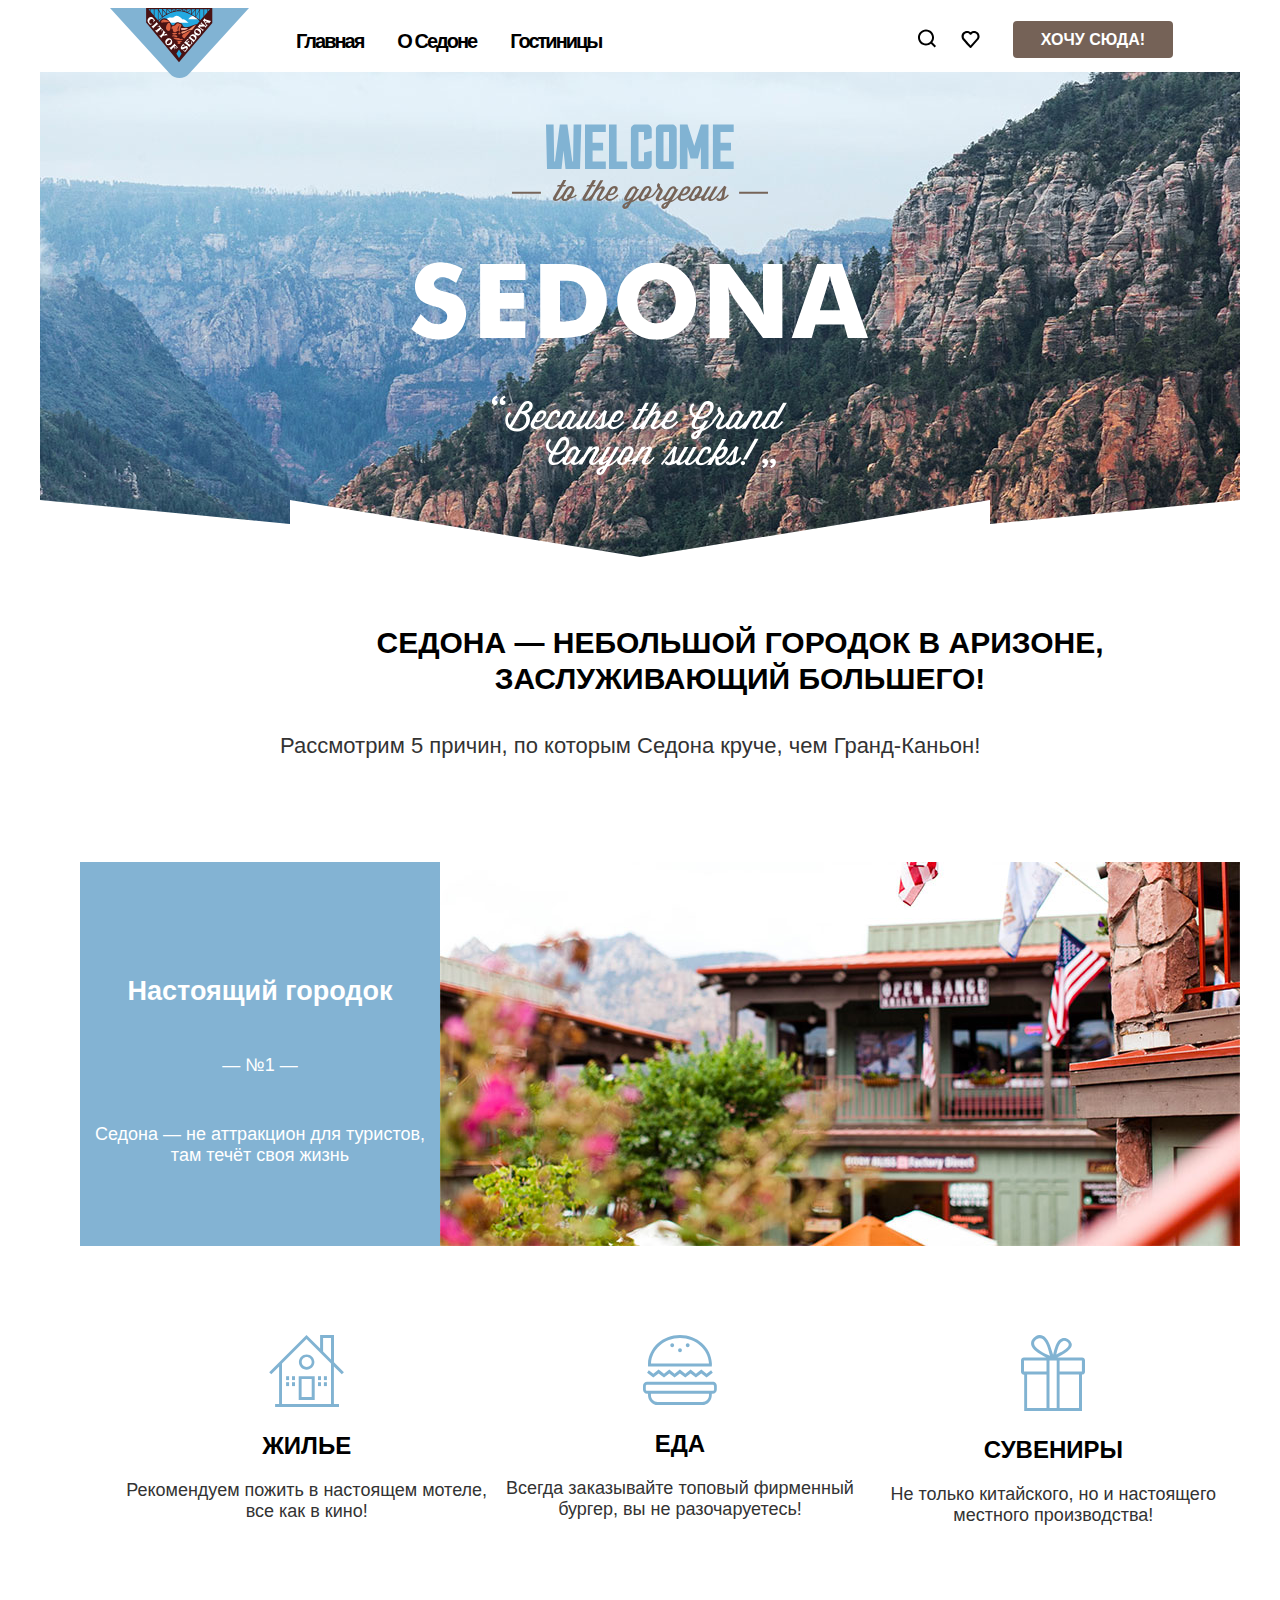
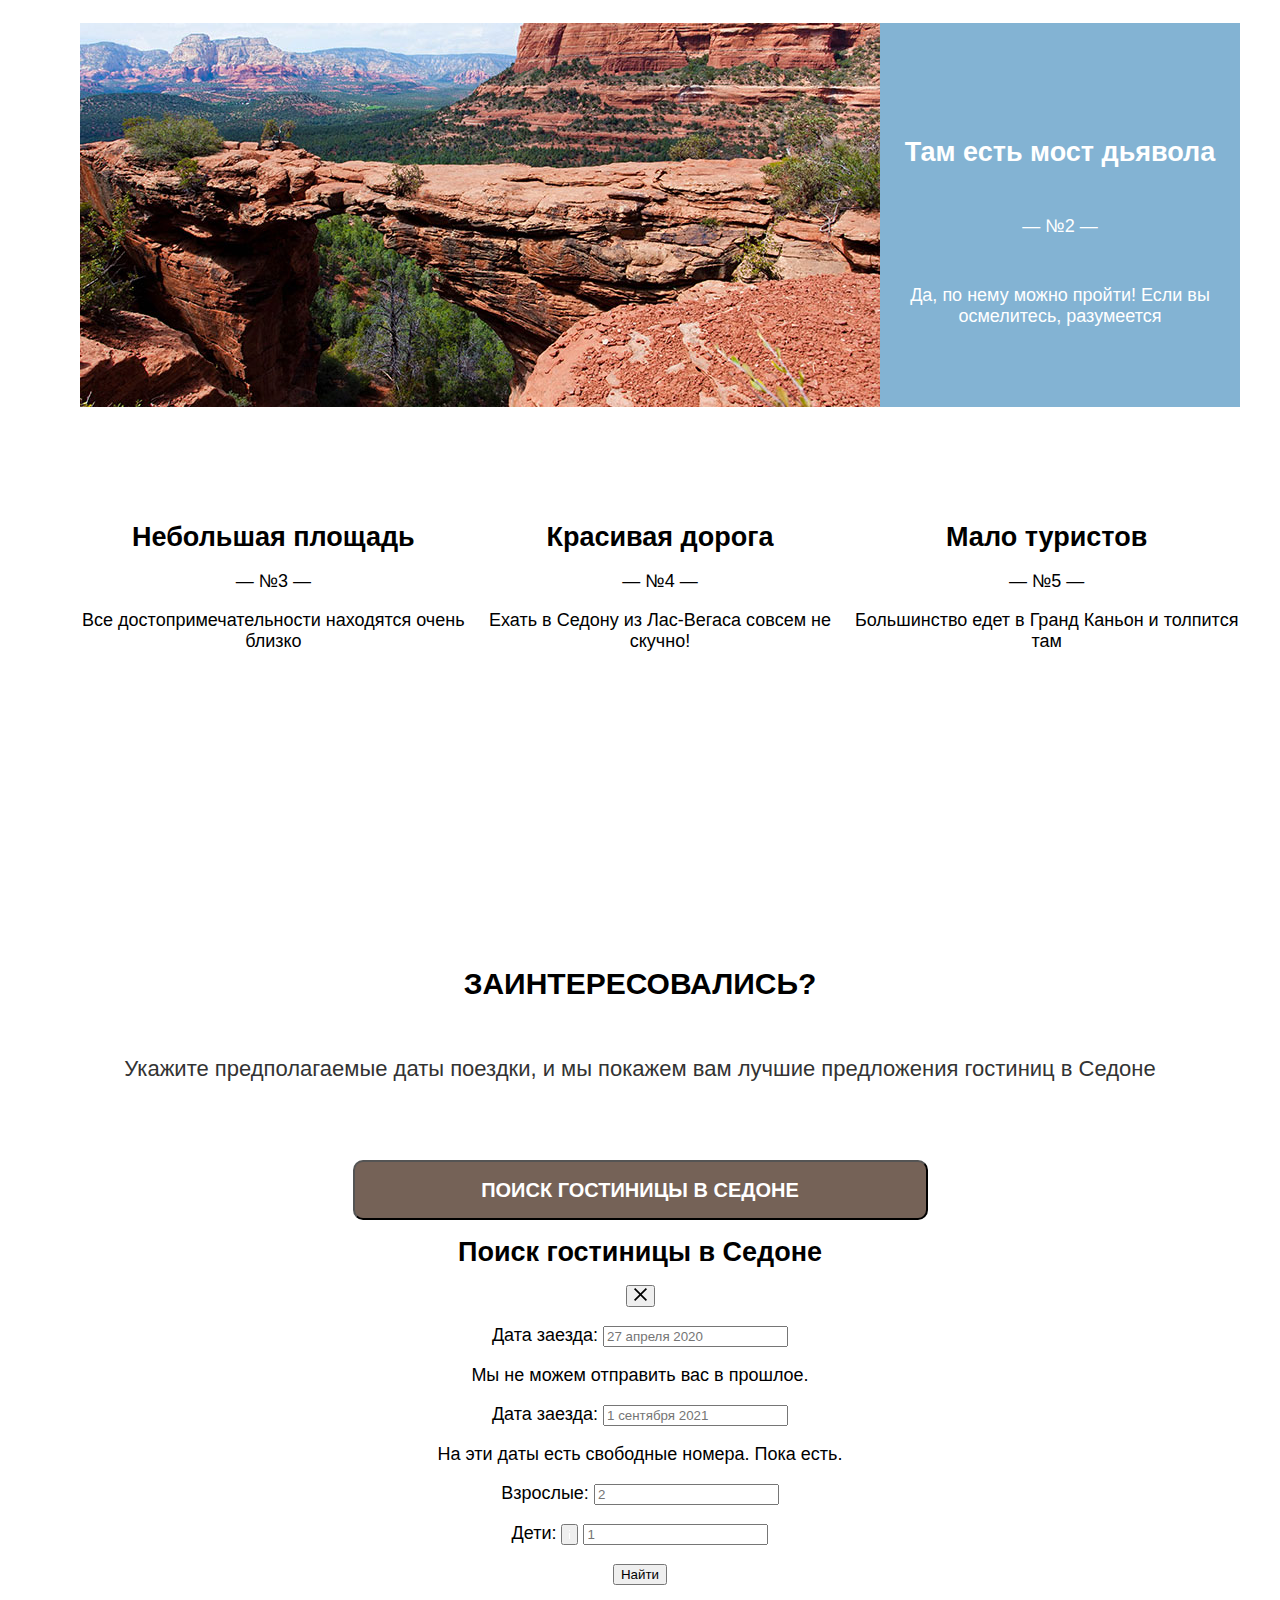
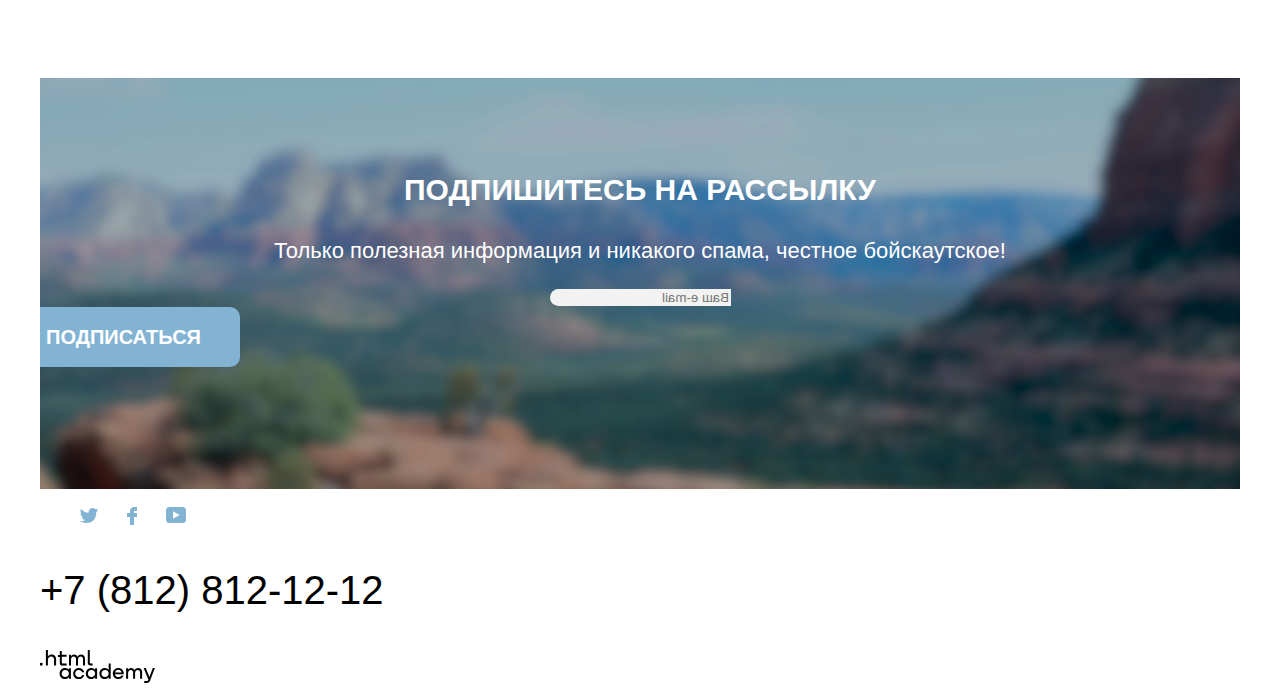
==== commit 7500447c: ":heavy_check_mark: Сборка #2" ====
--- a/2/index.html
+++ b/2/index.html
@@ -30,10 +30,25 @@
       <div class="page-header__user-nav user-nav">
         <ul class="user-nav__list">
           <li class="user-nav__item">
-            <input class="user-nav__search" type="image" src="image/search.png" alt="Поиск" width="18,05" height="18,1">
+            <a class="user-nav__link" href="#">
+              <svg class="user-nav__search" width="20" height="19" viewBox="0 0 20 19" fill="none"
+                xmlns="http://www.w3.org/2000/svg">
+                <path
+                  d="M19.0257 17.05L15.3152 13.35C16.318 12.05 17.02 10.35 17.02 8.44995C17.02 4.04995 13.4098 0.449951 8.99732 0.449951C4.58483 0.449951 0.974609 4.14995 0.974609 8.54995C0.974609 12.95 4.58483 16.55 8.99732 16.55C10.8024 16.55 12.5072 15.95 13.9112 14.85L17.6217 18.55L19.0257 17.05ZM8.99732 14.55C5.68795 14.55 2.98029 11.85 2.98029 8.54995C2.98029 5.24995 5.68795 2.54995 8.99732 2.54995C12.3067 2.54995 15.0143 5.24995 15.0143 8.54995C15.0143 11.85 12.3067 14.55 8.99732 14.55Z"
+                  fill="currentColor" />
+              </svg>
+              <span class="visually-hidden">Поиск</span>
+            </a>
           </li>
           <li class="user-nav__item">
-            <input class="user-nav__heart" type="image" src="image/heart.png" alt="Сердце" width="18,05" height="17">
+            <a class="user-nav__link" href="#">
+              <svg class="user-nav__heart" width="19" height="17" viewBox="0 0 19 17" fill="none" xmlns="http://www.w3.org/2000/svg">
+                <path
+                  d="M9.44382 17C9.14296 17 8.84211 16.9 8.64155 16.6C3.22622 10.5 1.92253 9.1 1.62168 8.7C0.91969 7.8 0.518555 6.6 0.518555 5.4C0.518555 2.4 2.92537 0 6.03416 0C7.33785 0 8.54126 0.5 9.5441 1.3C10.5469 0.5 11.8506 0 13.054 0C16.0625 0 18.5696 2.4 18.5696 5.4C18.5696 6.7 18.0682 7.9 17.266 8.8L10.2461 16.7C10.0455 16.9 9.84495 17 9.44382 17ZM3.42679 7.5C3.72764 7.9 6.93672 11.5 9.5441 14.4L15.7617 7.4C16.2631 6.9 16.4637 6.2 16.4637 5.4C16.4637 3.6 14.9594 2.1 13.1543 2.1C12.1515 2.1 11.1486 2.6 10.4467 3.4C10.1458 3.7 9.84495 3.8 9.5441 3.8C9.24325 3.8 8.9424 3.6 8.74183 3.4C8.03984 2.6 7.037 2.1 6.03416 2.1C4.22906 2.1 2.7248 3.6 2.7248 5.4C2.62452 6.3 3.02565 7 3.42679 7.5C3.3265 7.5 3.3265 7.5 3.42679 7.5Z"
+                  fill="currentColor" />
+              </svg>
+              <span class="visually-hidden">Лайк</span>
+            </a>
           </li>
           <li class="user-nav__item">
             <button class="user-nav__button">Хочу сюда!</button>
@@ -62,7 +77,7 @@
           <path d="M0 57V0L250 24V0L600 57L950 0V24L1200 0V57H0Z" fill="white" />
           </svg>
           <img class="caption__picture" src="image/index-background.png" alt="Фон сайта" width="1200" height="485">
-          <p class="caption__title">Седона — небольшой городок в Аризоне,заслуживающий большего!</p>
+          <p class="caption__title">cедона — небольшой городок в Аризоне, заслуживающий большего!</p>
           <p class="caption__text">Рассмотрим 5 причин, по которым Седона круче, чем Гранд-Каньон!</p>
         </div>
       </section>
@@ -180,18 +195,69 @@
           Седоне</p>
         <button class="search__button">Поиск Гостиницы в Седоне</button>
         </div>
+          <div class="popover__container container">
+            <div class="page-main__popover popover">
+              <div class="popover__close">
+                <h2 class="popver-title">Поиск гостиницы в Седоне</h2>
+              <button class="popover__button">
+                <svg width="13" height="13" viewBox="0 0 13 13" fill="none" xmlns="http://www.w3.org/2000/svg">
+                  <path d="M13 1.2L11.8 0L6.5 5.3L1.2 0L0 1.2L5.3 6.5L0 11.8L1.2 13L6.5 7.7L11.8 13L13 11.8L7.7 6.5L13 1.2Z"
+                    fill="currentColor" />
+                </svg>
+                <span class="visually-hidden">Закрыть</span>
+              </button>
+              </div>
+              <p class="popover___data-entry">
+                <label class="popover__label" for="appointment-date">
+                  Дата заезда:</label>
+                <input class="popover__field" type="text" id="appointment-date" name="appointment-date" placeholder="27 апреля 2020">
+              </p>
+              <p class="popover__text popover__text--red">Мы не можем отправить вас в прошлое.</p>
+              <p class="popover___data-exit">
+                <label class="popover__label" for="appointment-date">
+                  Дата заезда:</label>
+                <input class="popover__field" type="text" id="appointment-date" name="appointment-date" placeholder="1 сентября 2021">
+              </p>
+              <p class="popover__text">На эти даты есть свободные номера. Пока есть.</p>
+              <div class="popover__group">
+                <p class="popover__adult quantity">
+                  <label class="quantity__label" for="quantity">
+                    Взрослые:</label>
+                  <input class="quantity__field" type="text" id="quantity" name="quantity" placeholder="2">
+                </p>
+                <p class="popover___kid quantity">
+                  <label class="quantity__label" for="quantity">
+                    Дети:</label>
+                    <button class="quantity__button">
+                      <svg  class="quantity__svg" width="1" height="9" viewBox="0 0 1 9" fill="none" xmlns="http://www.w3.org/2000/svg">
+                        <g clip-path="url(#clip0_18711_288)">
+                          <path d="M0 9H1L1 3H0L0 9Z" fill="white" />
+                          <path d="M1 0H0V1H1V0Z" fill="white" />
+                        </g>
+                        <defs>
+                          <clipPath id="clip0_18711_288">
+                            <rect width="1" height="9" fill="white" />
+                          </clipPath>
+                        </defs>
+                      </svg>
+                      <span class="visually-hidden">Закрыть</span>
+                    </button>
+                  <input class="quantity__field" type="text" id="quantity" name="quantity" placeholder="1">
+                </p>
+                <button class="popover__button" type="submit">Найти</button>
+              </div>
+            </div>
+          </div>
       </section>
         <section class="page-main__subscribe subscribe">
           <div class="subscribe__container container">
             <p class="subscribe__title">Подпишитесь на рассылку</p>
             <p class="subscribe__text">Только полезная информация и никакого спама, честное бойскаутское!</p>
             <div class="subscribe__function">
-              <div class="pop">
                 <form class="subscribe__form" action="#" method="post">
                   <input class="subscribe__input" type="text" name="sign" id="sign" placeholder="Ваш e-mail">
                   <button class="subscribe__button" type="submit">Подписаться</button>
                 </form>
-              </div>
             </div>
           </div>
       </section>
@@ -203,19 +269,19 @@
         <ul class="social__list">
           <li class="social__item">
             <a class="social__link social__link--twitter" href="https://twitter.com/htmlacademy_ru">
-							<svg width="18" height="15" viewBox="0 0 18 15" fill="none" xmlns="http://www.w3.org/2000/svg">
-								<path
-									d="M11.6 0.200056C13.4 -0.299944 14.8 0.500056 15.4 1.40006C16.1 1.20006 16.8 0.900056 17.5 0.700056C17.5 1.60006 16.9 2.20006 16.6 2.50006C17.3 2.60006 18 1.90006 18 1.90006C17.8 2.90006 16.9 3.70006 16.3 3.90006C16.1 10.7001 13 15.1001 5.7 15.0001C5.1 15.0001 5.8 15.0001 5.2 15.0001C4.8 15.0001 0.8 14.5001 0 13.1001C2.4 13.3001 4.1 12.7001 5 11.9001C4 11.6001 2.1 11.5001 1.8 9.00006C2.2 9.10006 2.4 9.20006 3.1 9.10006C1.8 8.30006 0.4 7.50006 0.5 5.30006C0.8 5.60006 1.6 5.80006 1.9 5.80006C1.1 5.60006 -0.2 2.50006 0.9 0.900056C2.8 2.80006 4.9 4.50006 8.5 4.70006C8.7 2.30006 9.7 0.800056 11.6 0.200056Z"
-									fill="#83B3D3" />
-							</svg>
-						</a>
+              <svg width="18" height="15" viewBox="0 0 18 15" fill="none" xmlns="http://www.w3.org/2000/svg">
+                <path
+                  d="M11.6 0.200056C13.4 -0.299944 14.8 0.500056 15.4 1.40006C16.1 1.20006 16.8 0.900056 17.5 0.700056C17.5 1.60006 16.9 2.20006 16.6 2.50006C17.3 2.60006 18 1.90006 18 1.90006C17.8 2.90006 16.9 3.70006 16.3 3.90006C16.1 10.7001 13 15.1001 5.7 15.0001C5.1 15.0001 5.8 15.0001 5.2 15.0001C4.8 15.0001 0.8 14.5001 0 13.1001C2.4 13.3001 4.1 12.7001 5 11.9001C4 11.6001 2.1 11.5001 1.8 9.00006C2.2 9.10006 2.4 9.20006 3.1 9.10006C1.8 8.30006 0.4 7.50006 0.5 5.30006C0.8 5.60006 1.6 5.80006 1.9 5.80006C1.1 5.60006 -0.2 2.50006 0.9 0.900056C2.8 2.80006 4.9 4.50006 8.5 4.70006C8.7 2.30006 9.7 0.800056 11.6 0.200056Z"
+                  fill="#83B3D3" />
+              </svg>
+            </a>
           </li>
           <li class="social__item">
             <a class="social__link social__link--facebook" href="https://www.facebook.com/htmlacademy">
               <svg width="10" height="18" viewBox="0 0 10 18" fill="none" xmlns="http://www.w3.org/2000/svg">
                 <path d="M7 0C4.8 0 3 1.8 3 4V6H0V10H3V18H7V10H10V6H7V4H10V0H7Z" fill="#83B3D3" />
               </svg>
-						</a>
+            </a>
           </li>
           <li class="social__item">
             <a class="social__link social__link--youtube" href="https://www.youtube.com/user/htmlacademyru">
@@ -231,51 +297,51 @@
                   </clipPath>
                 </defs>
               </svg>
-						</a>
+            </a>
           </li>
         </ul>
       </div>
-			<p class="page-footer__phone">+7 (812) 812-12-12</p>
-			<div class="page-footer__htmlacademy">
-				<a href="" class="page-footer__link">
-					<svg width="115" height="33" viewBox="0 0 115 33" fill="none" xmlns="http://www.w3.org/2000/svg">
-						<path d="M0 12.8999V15.4999H2.5V12.8999H0Z" fill="black" />
-						<path
-							d="M11.5999 4.5C9.9999 4.5 8.7999 5.2 7.9999 6.2H7.8999V0H5.8999V15.5H7.8999V10.2C7.8999 8.1 9.1999 6.6 11.1999 6.6C12.9999 6.6 14.0999 8 14.0999 9.8V15.5H16.0999V9.4C16.1999 6.4 14.2999 4.5 11.5999 4.5Z"
-							fill="black" />
-						<path
-							d="M26.5999 4.8001H21.7999V1.1001H19.7999V4.9001H17.8999V6.9001H19.7999V12.9001C19.7999 14.6001 20.7999 15.6001 22.4999 15.6001H26.5999V13.6001H22.8999C22.1999 13.6001 21.7999 13.2001 21.7999 12.5001V6.8001H26.5999V4.8001Z"
-							fill="black" />
-						<path
-							d="M41.1 4.6001C39.5 4.6001 38.2 5.4001 37.6 6.7001H37.5C36.9 5.5001 35.7 4.6001 34.1 4.6001C32.7 4.6001 31.6 5.4001 31 6.4001H30.9V4.8001H29V15.4001H31V10.0001C31 8.0001 32 6.5001 33.6 6.5001C35.1 6.5001 36 7.5001 36 9.1001V15.4001H38V9.8001C38 7.4001 39.4 6.5001 40.6 6.5001C42.1 6.5001 43 7.5001 43 9.1001V15.4001H45V8.9001C45.1 6.4001 43.6 4.6001 41.1 4.6001Z"
-							fill="black" />
-						<path d="M47.8 12.7C47.8 14.4 48.8 15.4 50.6 15.4H52.6V13.4H50.9001C50.2001 13.4 49.8 13 49.8 12.3V0H47.8V12.7Z"
-							fill="black" />
-						<path
-							d="M28.9001 19.6999C28.0001 18.5999 26.7001 17.8999 25.0001 17.8999C21.9001 17.8999 19.6001 20.1999 19.6001 23.4999C19.6001 26.7999 21.9001 29.0999 25.0001 29.0999C26.8001 29.0999 28.0001 28.2999 28.8001 27.1999H28.9001V28.7999H30.9001V18.1999H28.9001V19.6999ZM25.3001 27.0999C23.1001 27.0999 21.7001 25.4999 21.7001 23.4999C21.7001 21.4999 23.1001 19.8999 25.3001 19.8999C27.5001 19.8999 28.9001 21.4999 28.9001 23.4999C28.9001 25.3999 27.5001 27.0999 25.3001 27.0999Z"
-							fill="black" />
-						<path
-							d="M44.2 21.9999C43.7 19.5999 41.5999 17.8999 38.7999 17.8999C35.3999 17.8999 33.2 20.3999 33.2 23.4999C33.2 26.5999 35.3999 29.0999 38.7999 29.0999C41.5999 29.0999 43.7 27.2999 44.2 24.8999H42.0999C41.6999 26.1999 40.3999 27.1999 38.7999 27.1999C36.5999 27.1999 35.2 25.5999 35.2 23.5999C35.2 21.5999 36.5999 19.9999 38.7999 19.9999C40.3999 19.9999 41.5999 20.9999 42.0999 22.1999H44.2V21.9999Z"
-							fill="black" />
-						<path
-							d="M55.1 19.6999C54.2 18.5999 52.9001 17.8999 51.2001 17.8999C48.1001 17.8999 45.8 20.1999 45.8 23.4999C45.8 26.7999 48.1001 29.0999 51.2001 29.0999C53.0001 29.0999 54.2 28.2999 55 27.1999H55.1V28.7999H57.1V18.1999H55.1V19.6999ZM51.5 27.0999C49.3 27.0999 47.9001 25.4999 47.9001 23.4999C47.9001 21.4999 49.3 19.8999 51.5 19.8999C53.7 19.8999 55.1 21.4999 55.1 23.4999C55.1 25.3999 53.6 27.0999 51.5 27.0999Z"
-							fill="black" />
-						<path
-							d="M68.6999 19.7999C67.7999 18.6999 66.4999 17.8999 64.7999 17.8999C61.6999 17.8999 59.3999 20.1999 59.3999 23.4999C59.3999 26.7999 61.5999 29.0999 64.7999 29.0999C66.4999 29.0999 67.7999 28.2999 68.5999 27.2999H68.6999V28.7999H70.6999V13.3999H68.6999V19.7999ZM65.0999 27.0999C62.8999 27.0999 61.4999 25.4999 61.4999 23.4999C61.4999 21.4999 62.8999 19.8999 65.0999 19.8999C67.2999 19.8999 68.6999 21.4999 68.6999 23.4999C68.5999 25.4999 67.1999 27.0999 65.0999 27.0999Z"
-							fill="black" />
-						<path
-							d="M78.3 17.8999C75 17.8999 72.8 20.3999 72.8 23.4999C72.8 26.4999 74.9 29.0999 78.3 29.0999C80.8 29.0999 82.8 27.7999 83.5 25.4999H81.4C80.9 26.4999 79.8 27.0999 78.4 27.0999C76.5 27.0999 75.1 25.7999 75 24.1999H83.8C84 20.5999 81.8 17.8999 78.3 17.8999ZM78.3 19.7999C80 19.7999 81.3 20.7999 81.6 22.3999H75.1C75.4 20.8999 76.6 19.7999 78.3 19.7999Z"
-							fill="black" />
-						<path
-							d="M98.2001 17.8999C96.6001 17.8999 95.3001 18.6999 94.6001 19.8999H94.5001C93.9001 18.6999 92.7001 17.8999 91.1001 17.8999C89.7001 17.8999 88.6001 18.5999 88.0001 19.6999V18.1999H86.1001V28.7999H88.1001V23.3999C88.1001 21.3999 89.1001 19.9999 90.7001 19.8999C92.2001 19.8999 93.1001 20.8999 93.1001 22.4999V28.7999H95.1001V23.1999C95.1001 20.7999 96.5001 19.8999 97.7001 19.8999C99.2001 19.8999 100.1 20.8999 100.1 22.4999V28.7999H102.1V22.2999C102.2 19.6999 100.7 17.8999 98.2001 17.8999Z"
-							fill="black" />
-						<path
-							d="M109.4 27.0001L105.8 18.1001H103.6L108.4 29.7001C108.1 30.6001 107.7 30.9001 106.7 30.9001H104.2V32.9001H106.7C108.5 32.9001 109.5 32.1001 110.2 30.3001L114.9 18.1001H112.8L109.4 27.0001Z"
-							fill="black" />
-					</svg>
-			</div>
-			</a>
+      <p class="page-footer__phone">+7 (812) 812-12-12</p>
+      <div class="page-footer__htmlacademy">
+        <a href="" class="page-footer__link">
+          <svg width="115" height="33" viewBox="0 0 115 33" fill="none" xmlns="http://www.w3.org/2000/svg">
+            <path d="M0 12.8999V15.4999H2.5V12.8999H0Z" fill="black" />
+            <path
+              d="M11.5999 4.5C9.9999 4.5 8.7999 5.2 7.9999 6.2H7.8999V0H5.8999V15.5H7.8999V10.2C7.8999 8.1 9.1999 6.6 11.1999 6.6C12.9999 6.6 14.0999 8 14.0999 9.8V15.5H16.0999V9.4C16.1999 6.4 14.2999 4.5 11.5999 4.5Z"
+              fill="black" />
+            <path
+              d="M26.5999 4.8001H21.7999V1.1001H19.7999V4.9001H17.8999V6.9001H19.7999V12.9001C19.7999 14.6001 20.7999 15.6001 22.4999 15.6001H26.5999V13.6001H22.8999C22.1999 13.6001 21.7999 13.2001 21.7999 12.5001V6.8001H26.5999V4.8001Z"
+              fill="black" />
+            <path
+              d="M41.1 4.6001C39.5 4.6001 38.2 5.4001 37.6 6.7001H37.5C36.9 5.5001 35.7 4.6001 34.1 4.6001C32.7 4.6001 31.6 5.4001 31 6.4001H30.9V4.8001H29V15.4001H31V10.0001C31 8.0001 32 6.5001 33.6 6.5001C35.1 6.5001 36 7.5001 36 9.1001V15.4001H38V9.8001C38 7.4001 39.4 6.5001 40.6 6.5001C42.1 6.5001 43 7.5001 43 9.1001V15.4001H45V8.9001C45.1 6.4001 43.6 4.6001 41.1 4.6001Z"
+              fill="black" />
+            <path
+              d="M47.8 12.7C47.8 14.4 48.8 15.4 50.6 15.4H52.6V13.4H50.9001C50.2001 13.4 49.8 13 49.8 12.3V0H47.8V12.7Z"
+              fill="black" />
+            <path
+              d="M28.9001 19.6999C28.0001 18.5999 26.7001 17.8999 25.0001 17.8999C21.9001 17.8999 19.6001 20.1999 19.6001 23.4999C19.6001 26.7999 21.9001 29.0999 25.0001 29.0999C26.8001 29.0999 28.0001 28.2999 28.8001 27.1999H28.9001V28.7999H30.9001V18.1999H28.9001V19.6999ZM25.3001 27.0999C23.1001 27.0999 21.7001 25.4999 21.7001 23.4999C21.7001 21.4999 23.1001 19.8999 25.3001 19.8999C27.5001 19.8999 28.9001 21.4999 28.9001 23.4999C28.9001 25.3999 27.5001 27.0999 25.3001 27.0999Z"
+              fill="black" />
+            <path
+              d="M44.2 21.9999C43.7 19.5999 41.5999 17.8999 38.7999 17.8999C35.3999 17.8999 33.2 20.3999 33.2 23.4999C33.2 26.5999 35.3999 29.0999 38.7999 29.0999C41.5999 29.0999 43.7 27.2999 44.2 24.8999H42.0999C41.6999 26.1999 40.3999 27.1999 38.7999 27.1999C36.5999 27.1999 35.2 25.5999 35.2 23.5999C35.2 21.5999 36.5999 19.9999 38.7999 19.9999C40.3999 19.9999 41.5999 20.9999 42.0999 22.1999H44.2V21.9999Z"
+              fill="black" />
+            <path
+              d="M55.1 19.6999C54.2 18.5999 52.9001 17.8999 51.2001 17.8999C48.1001 17.8999 45.8 20.1999 45.8 23.4999C45.8 26.7999 48.1001 29.0999 51.2001 29.0999C53.0001 29.0999 54.2 28.2999 55 27.1999H55.1V28.7999H57.1V18.1999H55.1V19.6999ZM51.5 27.0999C49.3 27.0999 47.9001 25.4999 47.9001 23.4999C47.9001 21.4999 49.3 19.8999 51.5 19.8999C53.7 19.8999 55.1 21.4999 55.1 23.4999C55.1 25.3999 53.6 27.0999 51.5 27.0999Z"
+              fill="black" />
+            <path
+              d="M68.6999 19.7999C67.7999 18.6999 66.4999 17.8999 64.7999 17.8999C61.6999 17.8999 59.3999 20.1999 59.3999 23.4999C59.3999 26.7999 61.5999 29.0999 64.7999 29.0999C66.4999 29.0999 67.7999 28.2999 68.5999 27.2999H68.6999V28.7999H70.6999V13.3999H68.6999V19.7999ZM65.0999 27.0999C62.8999 27.0999 61.4999 25.4999 61.4999 23.4999C61.4999 21.4999 62.8999 19.8999 65.0999 19.8999C67.2999 19.8999 68.6999 21.4999 68.6999 23.4999C68.5999 25.4999 67.1999 27.0999 65.0999 27.0999Z"
+              fill="black" />
+            <path
+              d="M78.3 17.8999C75 17.8999 72.8 20.3999 72.8 23.4999C72.8 26.4999 74.9 29.0999 78.3 29.0999C80.8 29.0999 82.8 27.7999 83.5 25.4999H81.4C80.9 26.4999 79.8 27.0999 78.4 27.0999C76.5 27.0999 75.1 25.7999 75 24.1999H83.8C84 20.5999 81.8 17.8999 78.3 17.8999ZM78.3 19.7999C80 19.7999 81.3 20.7999 81.6 22.3999H75.1C75.4 20.8999 76.6 19.7999 78.3 19.7999Z"
+              fill="black" />
+            <path
+              d="M98.2001 17.8999C96.6001 17.8999 95.3001 18.6999 94.6001 19.8999H94.5001C93.9001 18.6999 92.7001 17.8999 91.1001 17.8999C89.7001 17.8999 88.6001 18.5999 88.0001 19.6999V18.1999H86.1001V28.7999H88.1001V23.3999C88.1001 21.3999 89.1001 19.9999 90.7001 19.8999C92.2001 19.8999 93.1001 20.8999 93.1001 22.4999V28.7999H95.1001V23.1999C95.1001 20.7999 96.5001 19.8999 97.7001 19.8999C99.2001 19.8999 100.1 20.8999 100.1 22.4999V28.7999H102.1V22.2999C102.2 19.6999 100.7 17.8999 98.2001 17.8999Z"
+              fill="black" />
+            <path
+              d="M109.4 27.0001L105.8 18.1001H103.6L108.4 29.7001C108.1 30.6001 107.7 30.9001 106.7 30.9001H104.2V32.9001H106.7C108.5 32.9001 109.5 32.1001 110.2 30.3001L114.9 18.1001H112.8L109.4 27.0001Z"
+              fill="black" />
+          </svg>
+      </div>
+      </a>
     </div>
   </footer>
 </body>
-</html>
--- a/2/css/styles.css
+++ b/2/css/styles.css
@@ -64,6 +64,17 @@
   width: 1200px;
   margin: 0 auto;
 }
+
+.visually-hidden {
+  position: absolute;
+  width: 1px;
+  height: 1px;
+  margin: -1px;
+  padding: 0;
+  border: 0;
+  clip: rect(0, 0, 0, 0);
+  overflow: hidden;
+}
 /*шапка*/
 
 .page-header__container {
@@ -73,16 +84,17 @@
 
 .page-header__logo {
   margin-left: 70px;
+  position: absolute;
 }
 
 .navigation__list {
   list-style-type: none;
   margin: 0;
   padding: 0;
-  width: 350px;
+  width: 400px;
   display: flex;
   margin-top: 20px;
-  margin-left: 47px;
+  margin-left: 37px;
 }
 
 .page-header__navigation {
@@ -96,9 +108,34 @@
 .navigation__link {
   font-size: 20px;
   line-height: 26px;
+  font-weight: bold;
   text-align: center;
   text-decoration: none;
   color: #000000;
+  margin: 0;
+  margin-right: 34px;
+  letter-spacing: -2px;
+}
+
+.navigation__link:hover {
+  color: #756257;
+}
+
+.navigation__link:focus {
+  font-size: 16px;
+  line-height: 21px;
+  color: #000000;
+  text-transform: uppercase;
+  outline: none;
+}
+
+.navigation__link:active {
+  color: rgba(117, 98, 87, 0.3);
+  outline: none;
+}
+
+.navigation__item {
+  position: relative;
 }
 
 .user-nav__list {
@@ -107,34 +144,73 @@
   padding: 0;
   width: 270px;
   display: flex;
-}
-
+  margin-right: 55px;
+}
+.user-nav__link {
+  color: #000000;
+}
+
+.user-nav__link:hover {
+  color: #756257;
+}
+
+.user-nav__link:focus {
+  outline: none;
+}
+.user-nav__link:active {
+  opacity: 0.3;
+  outline: none;
+}
 .user-nav__search {
-  margin-top: 24px;
+  margin-top: 21px;
+  margin-right: 24px;
+  margin-left: 2px;
 }
 
 .user-nav__heart {
-  margin-top: 24px;
-  margin-left: 24px;
+  margin-top: 23px;
+  margin-right: 33px;
+  margin-left: 0;
 }
 
 .user-nav__button {
   font-size: 16px;
   line-height: 20px;
   text-align: center;
+  text-transform: uppercase;
+  font-weight: bold;
   background-color: #756257;
   color: #FFFFFF;
   border-radius: 4px;
   width: 160px;
   height: 37px;
   padding: 0;
-  margin-top: 14px;
-  margin-left: 33px;
+  margin-top: 13px;
+  border: none;
+  letter-spacing: normal;
+}
+
+.user-nav__button:hover {
+  background: #615048;
+}
+
+.user-nav__button:focus {
+  background: #615048;
+  border: 3px solid #83B3D3;
+  border-radius: 4px;
+  outline: none;
+}
+
+.user-nav__button:active {
+  text-align: center;
+  text-transform: uppercase;
+  color: rgba(255, 255, 255, 0.3);
+  border: none;
 }
 
 .caption__picture-title {
   margin: 0;
-  margin-top: 51px;
+  margin-top: 66px;
   margin-left: 371px;
   position: absolute;
   z-index: 1;
@@ -142,22 +218,27 @@
 
 .caption__picture-pattern {
   margin: 0;
-  margin-top: 428px;
+  margin-top: 442px;
   position: absolute;
   z-index: 3;
 }
 
+.caption__picture {
+  margin-top: 14px;
+}
+
 /*main*/
 .caption__title {
-  font-family: PT Sans, sans-serif;
+  font-family: "PT Sans",sans-serif;
   font-size: 30px;
   line-height: 36px;
   text-transform: uppercase;
   font-weight: bold;
-  width: 720px;
+  min-width: 720px;
   margin: 0;
-  margin-left: 240px;
+  margin-left: 200px;
   margin-top: 63px;
+  text-align: center;
 }
 
 .caption__text {
@@ -281,6 +362,26 @@
   width: 575px;
   height: 60px;
   padding: 0;
+  border: non;
+}
+
+.search__button:hover {
+  background-color: #615048;
+  border-radius: 10px;
+}
+
+.search__button:focus {
+  border: 3px solid #83B3D3;
+  box-sizing: border-box;
+  border-radius: 10px;
+  outline: none;
+}
+
+.search__button:active {
+  background-color: #615048;
+  color: rgba(255, 255, 255, 0.3);
+  outline: none;
+  border: none;
 }
 
 .subscribe {
@@ -307,6 +408,28 @@
   color: #FFFFFF;
 }
 
+.subscribe__input {
+  background-color: #F2F2F2;
+  border-radius: 0px 10px 10px 0px;
+  transform: matrix(-1, 0, 0, 1, 0, 0);
+  border: none;
+}
+
+.subscribe__input:hover {
+  background-color: #E6E6E6;
+  border-radius: 0px 10px 10px 0px;
+  transform: matrix(-1, 0, 0, 1, 0, 0);
+}
+
+.subscribe__input:focus {
+  background-color: #E6E6E6;
+  border: 3px solid #83B3D3;
+  border-radius: 0px 10px 10px 0px;
+  transform: matrix(-1, 0, 0, 1, 0, 0);
+  outline: none;
+}
+
+
 .subscribe__button {
   font-size: 20px;
   line-height: 26px;
@@ -323,6 +446,26 @@
   border: none;
 }
 
+.subscribe__button:hover {
+  background-color: #68A2CA;
+  border-radius: 0px 10px 10px 0px;
+}
+
+.subscribe__button:focus {
+  background-color: #68A2CA;
+  border: 3px solid #756257;
+  border-radius: 0px 10px 10px 0px;
+  outline: none;
+}
+
+.subscribe__button:active {
+  background-color: #68A2CA;
+  border-radius: 0px 10px 10px 0px;
+  border: none;
+  outline: none;
+  opacity: 0.3;
+}
+
 
 /*Подвал*/
 .social__list {
@@ -334,13 +477,72 @@
   padding-right: 29px;
 }
 
-.page-footer__telefon {
+.social__link {
+  width: 20px;
+  height: 16px;
+  color: #83B3D3;
+}
+
+.social__link:hover {
+  color: #68A2CA;
+}
+
+.social__link:focus {
+  color: #68A2CA;
+  border: 3px solid #83B3D3;
+  box-sizing: border-box;
+  border-radius: 5px;
+  outline: none;
+}
+
+.social__link:active {
+  opacity: 0.3;
+  border: none;
+  outline: none;
+}
+
+.page-footer__phone {
+  color: #000000;
   font-size: 40px;
   line-height: 40px;
   text-transform: uppercase;
-}
-
-
+  text-decoration:none;
+}
+
+.page-footer__phone:hover {
+  color: #756257;
+}
+.page-footer__phone:focus {
+  color: #756257;
+  border: 3px solid #83B3D3;
+  box-sizing: border-box;
+  border-radius: 10px;
+  outline: none;
+}
+.page-footer__phone:active {
+  color: #756257;
+  opacity: 0.3;
+  border: none;
+  outline: none;
+}
+
+.page-footer__link {
+  color: #000000;
+}
+.page-footer__link:hover {
+  color: #756257;
+}
+.page-footer__link:focus {
+  color: #756257;
+  border: 3px solid #83B3D3;
+  box-sizing: border-box;
+  border-radius: 10px;
+  outline: none;
+}
+.page-footer__htmlacademy:active {
+  color: #756257;
+  opacity: 0.3;
+}
 /*КАТАЛОГ*/
 
 /*main*/
@@ -360,8 +562,7 @@
 }
 
 .breadcrumbs__item {
-  padding-right: 26px;
-
+  padding-right: 11px;
 }
 
 .breadcrumbs__link {
@@ -371,6 +572,27 @@
   color: #FFFFFF;
 }
 
+.breadcrumbs__link:hover {
+  color: #FFFFFF;
+  opacity: 0.6;
+}
+
+.breadcrumbs__link:focus {
+  border: 3px solid #83B3D3;
+  box-sizing: border-box;
+  border-radius: 4px;
+  outline: none;
+}
+
+.breadcrumbs__link:active {
+  color: #FFFFFF;
+  opacity: 0.3;
+  border: none;
+}
+
+.breadcrumbs__home {
+  margin-left: 44px;
+}
 
 .filter__breadcrumbs {
   background-image: url("/image/catalog-background.png");
@@ -388,6 +610,7 @@
   padding-left: 71px;
 }
 
+
 .filter__click {
   display: flex;
   flex-direction: column;
@@ -405,14 +628,16 @@
   border: 2px solid #FFFFFF;
   box-sizing: border-box;
   border-radius: 2px;
-  width: 144;
+  width: 144px;
   height: 24px;
 }
 
 .filter__input {
   background: url("/image/catalog-background.png");
   border: none;
-}
+  border-radius: 4px;
+}
+
 
 .filter__button {
   display: flex;
@@ -434,7 +659,43 @@
   color: #FFFFFF;
 }
 
-.apply {
+/*стилизация ШКАЛЫ*/
+.filter__range {
+  position: relative;
+  height: 4px;
+  margin-bottom: 16px;
+  background-color: #242424;
+  border-radius: 2px;
+  background-color: #FFFFFF;
+}
+
+.range__range-bar {
+  position: absolute;
+  height: 4px;
+  background-color: #FFFFFF;
+}
+
+.range__button{
+  position: absolute;
+  width: 20px;
+  height: 20px;
+  background-color: #FFFFFF;
+  border: none;
+  border-radius: 5px;
+  cursor: pointer;
+}
+
+.range__button--toggle-min {
+  top: -8px;
+  left: -10px;
+}
+
+.range__button--toggle-max {
+  top: -8px;
+  left: -10px;
+}
+
+.filter__apply {
   font-size: 16px;
   line-height: 21px;
   text-transform: uppercase;
@@ -444,6 +705,24 @@
   color: #FFFFFF;
   border-radius: 4px;
   border: none;
+  margin-bottom: 20px;
+}
+
+.filter__apply:hover {
+  background-color: #68A2CA;
+  border-radius: 4px;
+}
+
+.filter__apply:focus {
+  border: 3px solid #FFFFFF;
+  border-radius: 4px;
+  outline: none;
+}
+
+.filter__apply:active {
+  color: #FFFFFF;
+  opacity: 0.3;
+  border: none;
 }
 
 .filter__reset {
@@ -451,9 +730,100 @@
   line-height: 23px;
   color: #FFFFFF;
   border: none;
-}
+  background: none;
+}
+
+.filter__reset:hover {
+  color: #FFFFFF;
+  opacity: 0.6;
+}
+.filter__reset:focus {
+  border: 3px solid #83B3D3;
+  box-sizing: border-box;
+  border-radius: 4px;
+  outline: none;
+}
+.filter__reset:active {
+  color: #FFFFFF;
+  opacity: 0.3;
+  border: none;
+}
+
 
 /*раздел с карточками товара*/
+
+.variants__title {
+  font-size: 30px;
+  line-height: 39px;
+  font-weight: bold;
+  text-transform: uppercase;
+  margin-top: 50px;
+  margin-left: 72px;
+}
+
+.variants__select {
+  font-size: 18px;
+  line-height: 23px;
+  color: #333333;
+  border: 2px solid #E6E6E6;
+  box-sizing: border-box;
+  border-radius: 4px;
+  width: 287px;
+  height: 48px;
+  margin-left: 192px;
+  margin-top: 44px;
+}
+
+.variants__select:hover {
+  border: 2px solid #83B3D3;
+}
+
+.variants__select:focus {
+  border: 2px solid #83B3D3;
+  outline: none;
+}
+
+.variants__select:active {
+  border: 2px solid #E6E6E6;
+}
+
+.catalog-cards__cart-sorting {
+  color: #000000;
+  border: 2px solid #E6E6E6;
+  box-sizing: border-box;
+  border-radius: 4px;
+  width: 48px;
+  height: 48px;
+  text-align: center;
+  padding-top: 13px;
+  margin-top: 44px;
+  margin-left: 8px;
+}
+
+.catalog-cards__cart-sorting:hover,
+.catalog-cards__cart-sorting:focus {
+  border: 2px solid #83B3D3;
+  outline: none;
+}
+
+.catalog-cards__cart-sorting:active {
+  border: 2px solid #000000;
+  outline: none;
+}
+
+.catalog-cards__cart-sorting--black {
+  border: 2px solid #000000;
+  box-sizing: border-box;
+  border-radius: 4px;
+}
+
+.catalog-cards__image:hover {
+  opacity: 0.6;
+}
+
+.catalog-cards__image:active {
+  opacity: 0.3;
+}
 
 .catalog-cards__list {
   list-style-type: none;
@@ -472,27 +842,6 @@
 .catalog-cards__variants {
   display: flex;
 }
-.variants__title {
-  font-size: 30px;
-  line-height: 39px;
-  font-weight: bold;
-  text-transform: uppercase;
-  margin-top: 50px;
-  margin-left: 72px;
-}
-
-.variants__select {
-  font-size: 18px;
-  line-height: 23px;
-  color: #333333;
-  border: 2px solid #E6E6E6;
-  box-sizing: border-box;
-  border-radius: 4px;
-  width: 287px;
-  height: 48px;
-  margin-left: 192px;
-  margin-top: 44px;
-}
 
 .title-cards {
   font-size: 24px;
@@ -526,6 +875,22 @@
   border: none;
 }
 
+.catalog-cards__input--detail:focus {
+  background-color: #615048;
+  border: 3px solid #83B3D3;
+  outline: none;
+}
+.catalog-cards__input--detail:hover {
+  background-color: #615048;
+  background-color: #615048;
+}
+.catalog-cards__input--detail:active {
+  background-color: #615048;
+  color: #FFFFFF;
+  opacity: 0.3;
+  border: none;
+}
+
 .catalog-cards__input--favorite {
   font-size: 16px;
   line-height: 21px;
@@ -539,6 +904,21 @@
   border: none;
 }
 
+.catalog-cards__input--favorite:focus {
+  background-color: #68A2CA;
+  border: 3px solid #756257;
+  outline: none;
+}
+.catalog-cards__input--favorite:hover {
+  background-color: #68A2CA;
+  border: 1px solid #756257;
+}
+.catalog-cards__input--favorite:active {
+  background-color: #68A2CA;
+  border: 1px solid #756257;
+  opacity: 0.3;
+  border: none;
+}
 .catalog-cards__input--green {
   font-size: 16px;
   line-height: 21px;
@@ -552,16 +932,29 @@
   border: none;
 }
 
+.catalog-cards__input--green:focus{
+  background-color: #6C9E42;
+  border: 3px solid #756257;
+  outline: none;
+}
+
+.catalog-cards__input--green:hover {
+  background-color: #6C9E42;
+}
+
+.catalog-cards__input--green:active {
+  background-color: #6C9E42;
+  opacity: 0.3;
+  border: none;
+}
+
 .catalog-cards__rating {
   font-size: 16px;
   line-height: 21px;
   text-transform: uppercase;
   color: #333333;
 }
-.numeration__list {
-  display: flex;
-  margin-left: 72px;
-}
+
 
 .numeration__item {
   margin-left: 8px;
@@ -589,6 +982,8 @@
 
 .numeration__list {
   list-style-type: none;
+  display: flex;
+  margin-left: 72px;
 }
 
 .numeration__link {
@@ -609,14 +1004,24 @@
   margin-top: 60px;
 }
 
+.numeration__link:hover {
+  background-color: #68A2CA;
+}
+.numeration__link:focus {
+  background-color: #68A2CA;
+  outline: none;
+}
+.numeration__link:active {
+  background-color: #68A2CA;
+  border: 3px solid #756257;
+  opacity: 0.3;
+}
+
 .numeration__sort {
   margin-right: 72px;
   margin-top: 76px;
 }
 
-.numeration__label {
-
-}
 
 .numeration__select {
   border: 2px solid #E6E6E6;
@@ -638,3 +1043,141 @@
   color: #000000;
   border-radius: 4px;
 }
+/*
+.popover {
+  position: absolute;
+  top: 396px;
+  left: 600px;
+  z-index: 1;
+  box-sizing: border-box;
+  width: 715px;
+  padding: 70px;
+  font-family: "PT Sans", sans-serif;
+  color: #000000;
+  background-color: #FFFFFF;
+  min-height: 561px;
+  box-shadow: 0px 25px 50px rgba(0, 0, 0, 0.15);
+  border-radius: 30px;
+  margin: 0;
+  padding: 0;
+}
+
+.popver-title {
+  text-transform: uppercase;
+  width: 499px;
+  margin-top: 62px;
+  margin-left: 68px;
+}
+
+.search__button {
+  position: relative;
+}
+
+.popover__button {
+  position: absolute;
+  top: 0;
+  right: 0;
+  width: 53px;
+  height: 53px;
+  margin-top: 50px;
+  margin-right: 70px;
+  background-color: #F2F2F2;
+  border: none;
+  border-radius: 30px;
+  margin-left: 25px;
+}
+
+.popover__button:hover {
+  background-color: #E6E6E6;
+}
+.popover__button:focus {
+  border: 3px solid #83B3D3;
+}
+.popover__button:active {
+  opacity: 0.3;
+  outline: none;
+  border: none;
+}
+
+.popover__label {
+  width: 155px;
+  height: 50px;
+  font-weight: bold;
+  font-size: 18px;
+  padding-right: 30px;
+}
+
+.popover__field {
+  width: 420px;
+  height: 50px;
+  font-weight: bold;
+  font-size: 18px;
+  line-height: 40px;
+  background-image: url('/image/data.svg');
+  background-repeat: no-repeat;
+  margin-top: 32px;
+}
+
+.quantity__label {
+  width: 155px;
+  height: 50px;
+  font-weight: bold;
+  font-size: 18px;
+  padding-right: 30px;
+  margin-left: 70px;
+}
+
+.quantity__field {
+  width: 133px;
+  height: 50px;
+  font-weight: bold;
+  font-size: 18px;
+  line-height: 40px;
+  background-repeat: no-repeat;
+  margin-top: 32px;
+  color: #000000;
+  margin-top: 11px;
+}
+
+.popover__group {
+  display: flex;
+  flex-direction: row;
+}
+
+.quantity__button {
+  width: 25px;
+  height: 25px;
+  background-color: #83B3D3;
+  border: none;
+  box-shadow: 0px 25px 50px rgba(0, 0, 0, 0.15);
+  border-radius: 30px;
+}
+
+.popover__text {
+  width: 420px;
+  height: 29px;
+  font-size: 16px;
+  line-height: 40px;
+  color: #333333;
+  margin-top: 0;
+  margin-left: 225px;
+  text-align: left;
+}
+
+.popover__text--red {
+  color:#FF5757;
+}
+
+.popover__button {
+  color: #FFFFFF;
+  font-weight: bold;
+  background-color: #83B3D3;
+  border-radius: 10px;
+  font-size: 20px;
+  line-height: 40px;
+  text-align: center;
+  width: 420px;
+  height: 60px;
+  margin-top: 431px;
+}
+*/
